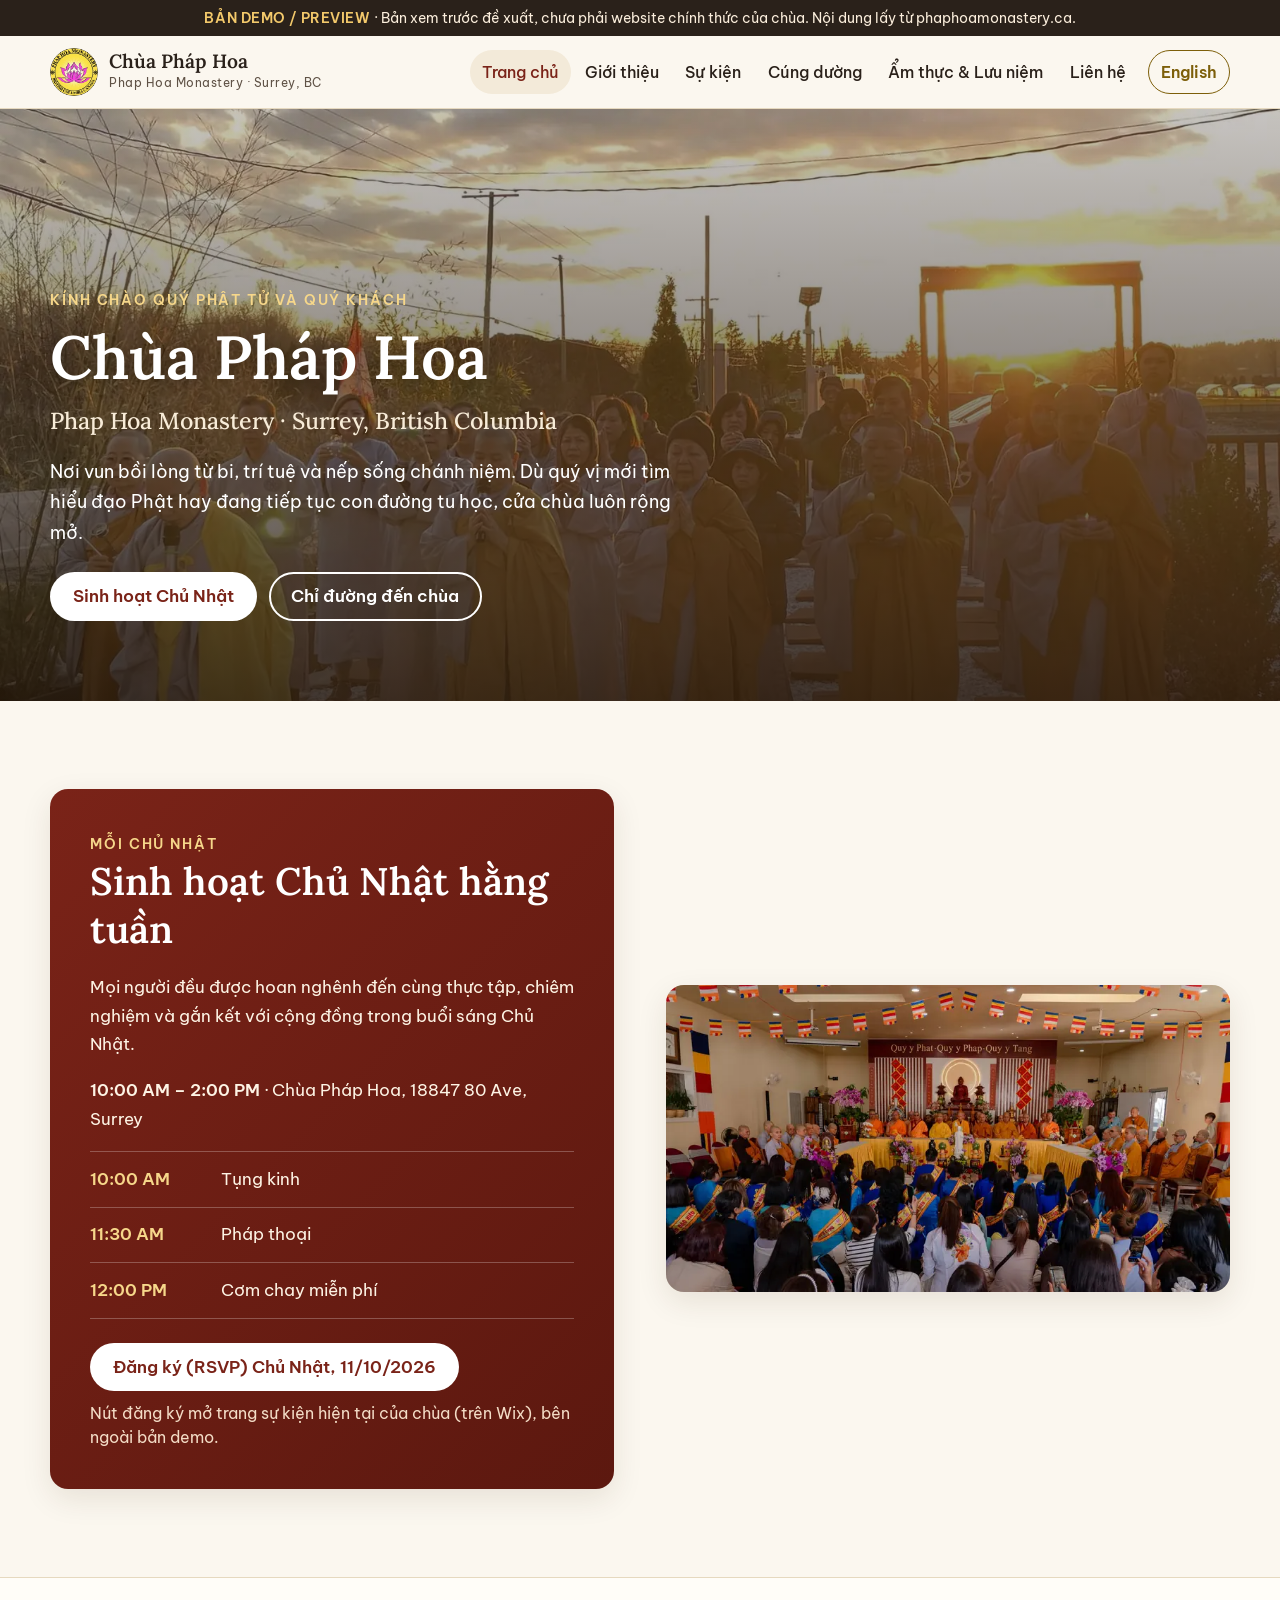
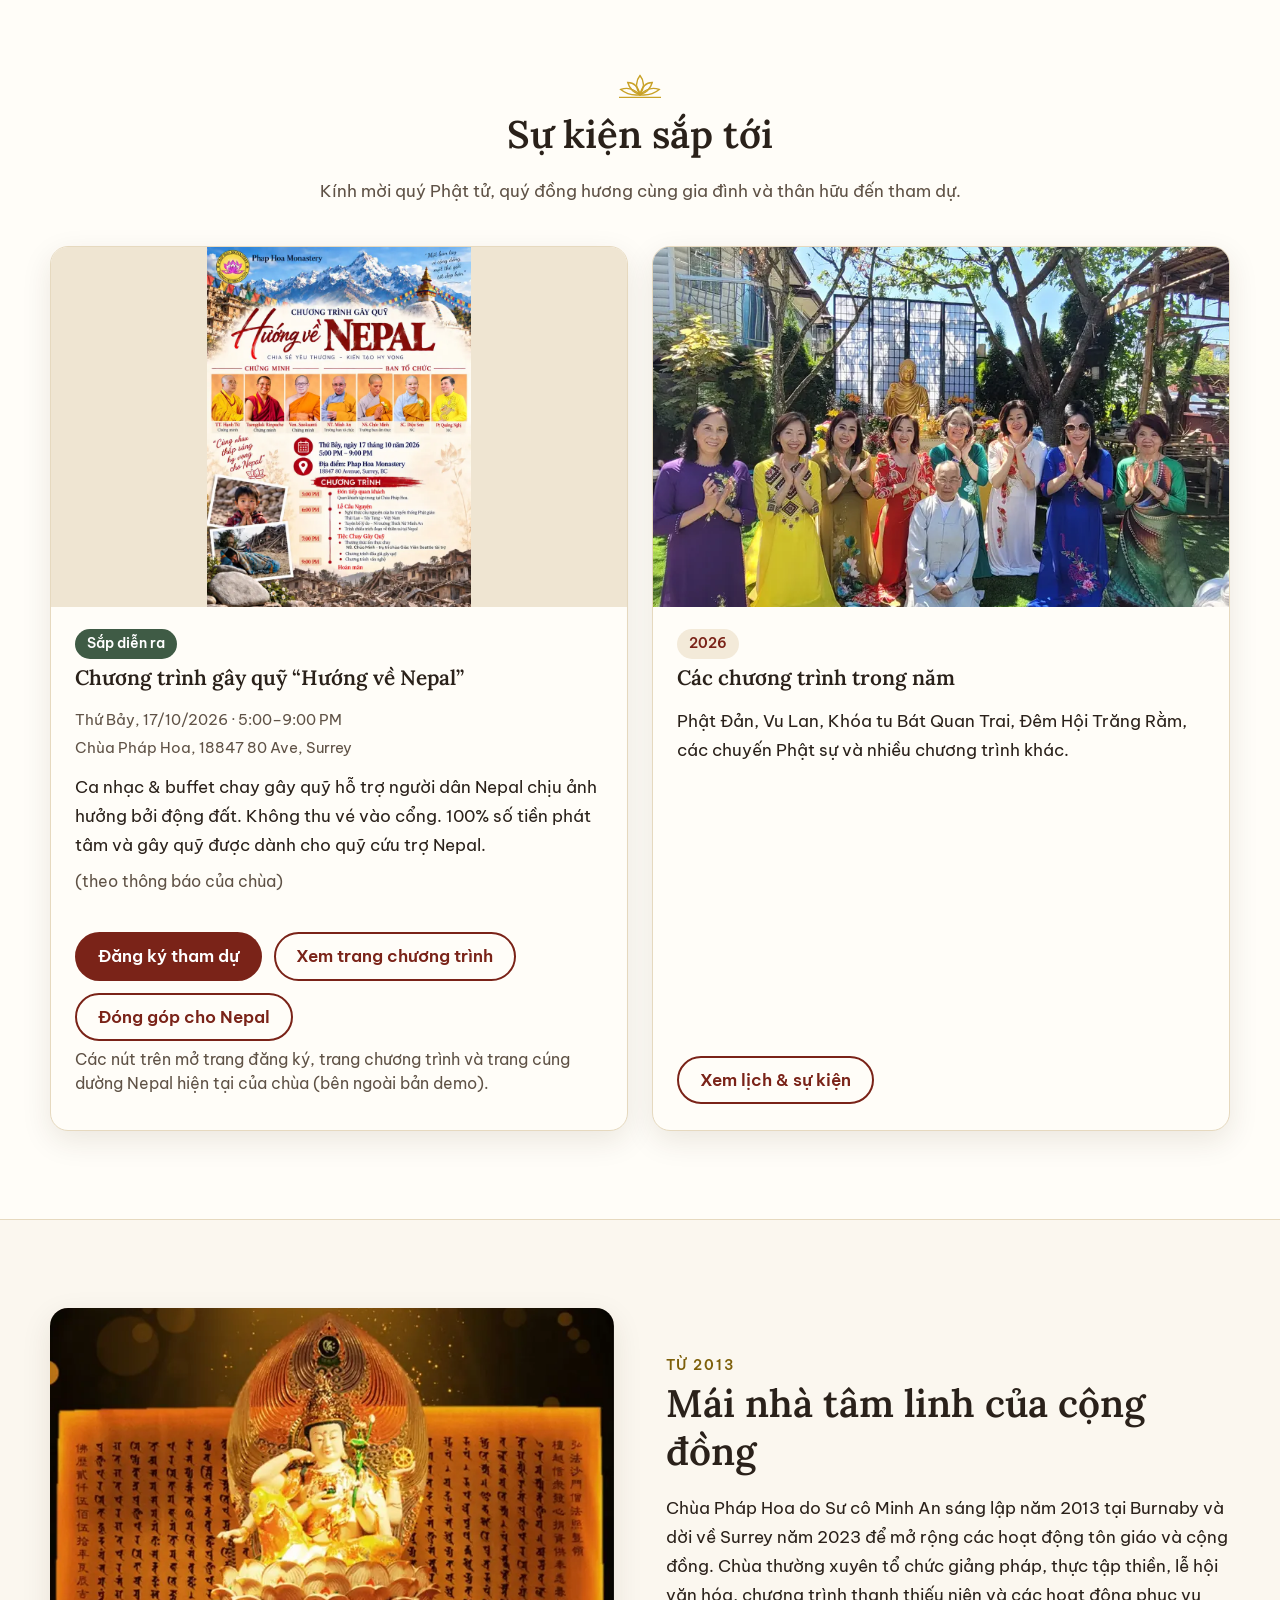
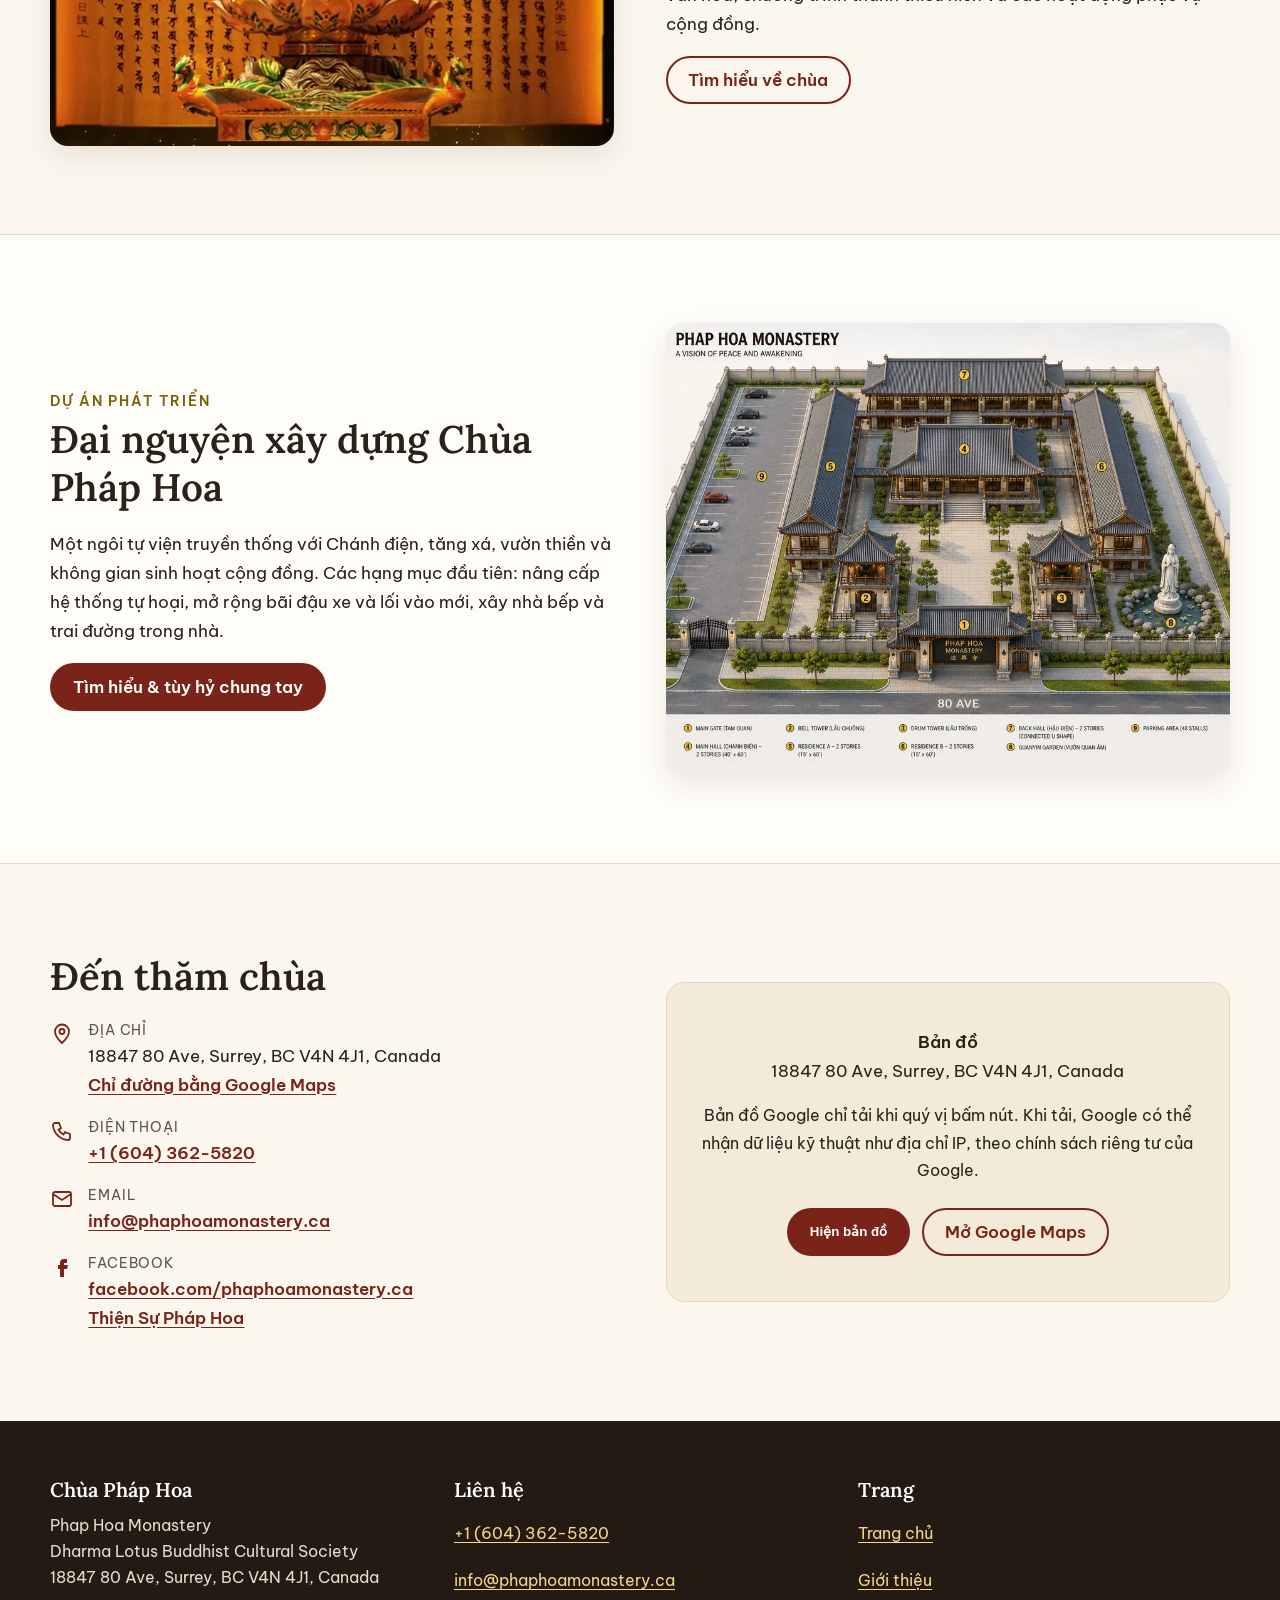
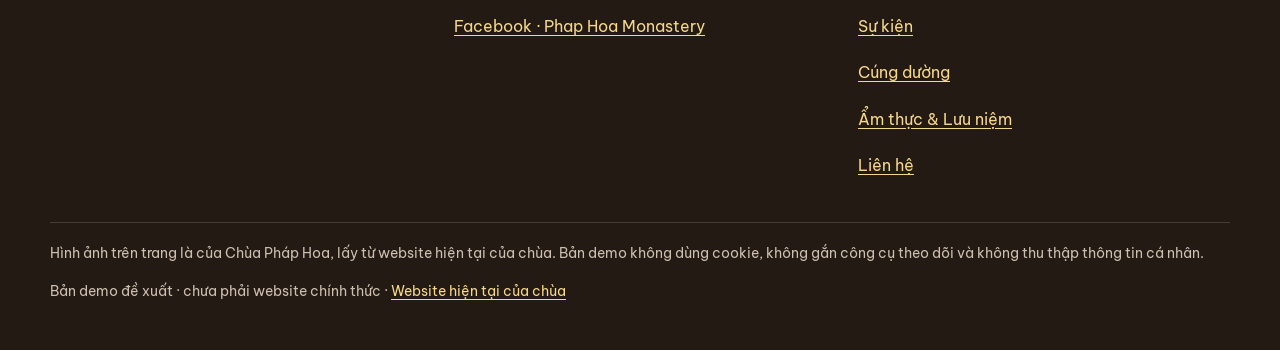
==== index.html @ d254b041 "Demo Chùa Pháp Hoa 2026-10-08 11:16 PDT" ====
<!doctype html>
<html lang="vi" class="no-js">
<head>
<meta charset="utf-8">
<meta name="viewport" content="width=device-width, initial-scale=1">
<meta name="robots" content="noindex, nofollow, noarchive">
<title>Chùa Pháp Hoa · Phap Hoa Monastery – Surrey, BC (bản demo)</title>
<meta name="description" content="Chùa Pháp Hoa (Phap Hoa Monastery) tại Surrey, BC: sinh hoạt Chủ Nhật, sự kiện, cúng dường và liên hệ.">
<meta property="og:type" content="website">
<meta property="og:title" content="Chùa Pháp Hoa · Phap Hoa Monastery – Surrey, BC (bản demo)">
<meta property="og:description" content="Chùa Pháp Hoa (Phap Hoa Monastery) tại Surrey, BC: sinh hoạt Chủ Nhật, sự kiện, cúng dường và liên hệ.">
<meta property="og:image" content="https://bepnhobencha-rgb.github.io/phap-hoa-demo/assets/img/og-image.jpg">
<meta property="og:image:width" content="1200"><meta property="og:image:height" content="630">
<meta property="og:locale" content="vi_VN">
<link rel="canonical" href="https://bepnhobencha-rgb.github.io/phap-hoa-demo/">
<link rel="alternate" hreflang="vi" href="https://bepnhobencha-rgb.github.io/phap-hoa-demo/">
<link rel="alternate" hreflang="en" href="https://bepnhobencha-rgb.github.io/phap-hoa-demo/en/">
<meta property="og:url" content="https://bepnhobencha-rgb.github.io/phap-hoa-demo/">
<meta name="theme-color" content="#7a2318">
<link rel="icon" href="assets/img/favicon-32.png" sizes="32x32">
<link rel="apple-touch-icon" href="assets/img/apple-touch-icon.png">
<link rel="preload" href="assets/fonts/BeVietnamPro-400-vietnamese.woff2" as="font" type="font/woff2" crossorigin>
<link rel="preload" href="assets/fonts/Lora-500-vietnamese.woff2" as="font" type="font/woff2" crossorigin>

<link rel="stylesheet" href="assets/fonts/fonts.css">
<link rel="stylesheet" href="assets/css/style.css">
<script src="assets/js/main.js" defer></script>
</head>
<body>
<a class="skip" href="#main">Bỏ qua, đến nội dung chính</a>
<div class="demo-bar" role="note"><strong>BẢN DEMO / PREVIEW</strong> · Bản xem trước đề xuất, chưa phải website chính thức của chùa. Nội dung lấy từ phaphoamonastery.ca.</div>
<header class="site-header">
 <div class="wrap head-in">
  <a class="brand" href="./">
   <img src="assets/img/logo-160.webp" width="48" height="48" alt="">
   <span><span class="brand-name">Chùa Pháp Hoa</span><span class="brand-sub">Phap Hoa Monastery · Surrey, BC</span></span>
  </a>
  <button class="menu-btn" type="button" aria-expanded="false" aria-controls="site-nav"><svg width="22" height="22" viewBox="0 0 24 24" fill="none" stroke="currentColor" stroke-width="2" aria-hidden="true"><path d="M4 7h16M4 12h16M4 17h16"/></svg><span>Menu</span></button>
  <nav id="site-nav" class="nav" aria-label="Điều hướng chính">
   <ul><li><a href="./" aria-current="page">Trang chủ</a></li><li><a href="gioi-thieu/">Giới thiệu</a></li><li><a href="su-kien/">Sự kiện</a></li><li><a href="cung-duong/">Cúng dường</a></li><li><a href="am-thuc-luu-niem/">Ẩm thực & Lưu niệm</a></li><li><a href="lien-he/">Liên hệ</a></li></ul>
   <a class="lang" href="en/" hreflang="en" lang="en">English</a>
  </nav>
 </div>
</header>
<main id="main">
<section class="hero" aria-labelledby="hero-title" style="padding:0">
 <img src="assets/img/hero-chu-nhat-1600.webp" srcset="assets/img/hero-chu-nhat-800.webp 800w, assets/img/hero-chu-nhat-1600.webp 1600w" sizes="100vw" alt="Chư Tăng Ni và Phật tử Chùa Pháp Hoa trong buổi lễ ngoài trời lúc bình minh" width="1600" height="1200" fetchpriority="high" class="hero-img">
 <div class="wrap hero-in">
  <span class="eyebrow">Kính chào quý Phật tử và quý khách</span>
  <h1 id="hero-title">Chùa Pháp Hoa</h1>
  <p class="sub">Phap Hoa Monastery · Surrey, British Columbia</p>
  <p class="lead">Nơi vun bồi lòng từ bi, trí tuệ và nếp sống chánh niệm. Dù quý vị mới tìm hiểu đạo Phật hay đang tiếp tục con đường tu học, cửa chùa luôn rộng mở.</p>
  <div class="btns">
   <a class="btn btn-light" href="#chu-nhat">Sinh hoạt Chủ Nhật</a>
   <a href="https://www.google.com/maps/search/?api=1&query=18847+80+Ave+Surrey+BC+V4N+4J1" class="btn btn-ghost" target="_blank" rel="noopener noreferrer">Chỉ đường đến chùa<span class="visually-hidden"> (mở tab mới / opens in new tab)</span></a>
  </div>
 </div>
</section><section id="chu-nhat" aria-label="Sinh hoạt Chủ Nhật">
 <div class="wrap split">
  <div class="sunday">
 <span class="eyebrow">Mỗi Chủ Nhật</span>
 <h2>Sinh hoạt Chủ Nhật hằng tuần</h2>
 <p>Mọi người đều được hoan nghênh đến cùng thực tập, chiêm nghiệm và gắn kết với cộng đồng trong buổi sáng Chủ Nhật.</p>
 <p><strong>10:00 AM – 2:00 PM</strong> · Chùa Pháp Hoa, 18847 80 Ave, Surrey</p>
 <ul class="sched"><li><span class="t">10:00 AM</span><span>Tụng kinh</span></li><li><span class="t">11:30 AM</span><span>Pháp thoại</span></li><li><span class="t">12:00 PM</span><span>Cơm chay miễn phí</span></li></ul>
 <div class="btns"><a class="btn btn-light" href="https://www.phaphoamonastery.ca/event-details/weekly-sunday-service-2026-10-11-10-00" target="_blank" rel="noopener noreferrer">Đăng ký (RSVP) Chủ Nhật, 11/10/2026<span class="visually-hidden"> (mở tab mới / opens in new tab)</span></a></div>
 <p class="small-note">Nút đăng ký mở trang sự kiện hiện tại của chùa (trên Wix), bên ngoài bản demo.</p>
</div>
  <figure class="photo"><img src="assets/img/vu-lan-chanh-dien-1400.webp" srcset="assets/img/vu-lan-chanh-dien-800.webp 800w, assets/img/vu-lan-chanh-dien-1400.webp 1400w" sizes="(min-width: 900px) 50vw, 100vw" alt="Chánh điện Chùa Pháp Hoa đông kín Phật tử trong Đại Lễ Vu Lan" width="1400" height="759" loading="lazy" decoding="async"></figure>
 </div>
</section><section class="sec-alt" aria-labelledby="ev-title">
 <div class="wrap">
  <div class="sec-title"><svg class="lotus" viewBox="0 0 64 32" fill="none" stroke="currentColor" stroke-width="1.6" aria-hidden="true"><path d="M32 4c5 6 5 14 0 22-5-8-5-16 0-22z"/><path d="M32 26c-6-2-12-7-14-14 7 0 12 5 14 14zM32 26c6-2 12-7 14-14-7 0-12 5-14 14z"/><path d="M32 26c-8 1-16-1-22-6 8-3 16 0 22 6zM32 26c8 1 16-1 22-6-8-3-16 0-22 6z"/><path d="M8 29h48"/></svg><h2 id="ev-title">Sự kiện sắp tới</h2><p>Kính mời quý Phật tử, quý đồng hương cùng gia đình và thân hữu đến tham dự.</p></div>
  <div class="grid g2">
   <article class="card">
 <div class="thumb poster"><img src="assets/img/poster-nepal-1200.webp" srcset="assets/img/poster-nepal-700.webp 700w, assets/img/poster-nepal-1200.webp 1200w" sizes="(min-width: 900px) 50vw, 100vw" alt="Poster chương trình Hướng về Nepal" loading="lazy" decoding="async"></div>
 <div class="card-body">
  <span class="date-chip tag-up">Sắp diễn ra</span>
  <h3>Chương trình gây quỹ “Hướng về Nepal”</h3>
  <div class="meta"><span>Thứ Bảy, 17/10/2026 · 5:00–9:00 PM</span><span>Chùa Pháp Hoa, 18847 80 Ave, Surrey</span></div>
  <p>Ca nhạc &amp; buffet chay gây quỹ hỗ trợ người dân Nepal chịu ảnh hưởng bởi động đất. Không thu vé vào cổng. 100% số tiền phát tâm và gây quỹ được dành cho quỹ cứu trợ Nepal. <span class="small-note">(theo thông báo của chùa)</span></p>
  <div class="btns">
   <a href="https://www.phaphoamonastery.ca/event-details/chuong-trinh-gay-quy-huong-ve-nepal/form" class="btn btn-primary" target="_blank" rel="noopener noreferrer">Đăng ký tham dự<span class="visually-hidden"> (mở tab mới / opens in new tab)</span></a>
   <a href="https://www.phaphoamonastery.ca/huong-ve-nepal" class="btn btn-ghost" target="_blank" rel="noopener noreferrer">Xem trang chương trình<span class="visually-hidden"> (mở tab mới / opens in new tab)</span></a>
   <a href="https://www.phaphoamonastery.ca/cung-duong-nepal" class="btn btn-ghost" target="_blank" rel="noopener noreferrer">Đóng góp cho Nepal<span class="visually-hidden"> (mở tab mới / opens in new tab)</span></a>
  </div>
  <p class="small-note">Các nút trên mở trang đăng ký, trang chương trình và trang cúng dường Nepal hiện tại của chùa (bên ngoài bản demo).</p>
 </div>
</article>
   <article class="card">
    <div class="thumb"><img src="assets/img/phat-dan-800.webp" srcset="assets/img/phat-dan-800.webp 800w" sizes="(min-width: 900px) 50vw, 100vw" alt="Phật tử mừng Lễ Phật Đản tại vườn chùa" loading="lazy" decoding="async"></div>
    <div class="card-body">
     <span class="date-chip">2026</span>
     <h3>Các chương trình trong năm</h3>
     <p>Phật Đản, Vu Lan, Khóa tu Bát Quan Trai, Đêm Hội Trăng Rằm, các chuyến Phật sự và nhiều chương trình khác.</p>
     <a class="btn btn-ghost" href="su-kien/">Xem lịch &amp; sự kiện</a>
    </div>
   </article>
  </div>
 </div>
</section><section aria-labelledby="ab-title">
 <div class="wrap split rev">
  <div>
   <span class="eyebrow">Từ 2013</span>
   <h2 id="ab-title">Mái nhà tâm linh của cộng đồng</h2>
   <p>Chùa Pháp Hoa do Sư cô Minh An sáng lập năm 2013 tại Burnaby và dời về Surrey năm 2023 để mở rộng các hoạt động tôn giáo và cộng đồng. Chùa thường xuyên tổ chức giảng pháp, thực tập thiền, lễ hội văn hóa, chương trình thanh thiếu niên và các hoạt động phục vụ cộng đồng.</p>
   <a class="btn btn-ghost" href="gioi-thieu/">Tìm hiểu về chùa</a>
  </div>
  <figure class="photo"><img src="assets/img/quan-am-1160.webp" srcset="assets/img/quan-am-800.webp 800w, assets/img/quan-am-1160.webp 1160w" sizes="(min-width: 900px) 50vw, 100vw" alt="Tôn tượng Đức Bồ Tát Quán Thế Âm tại Chùa Pháp Hoa" width="1160" height="901" loading="lazy" decoding="async"></figure>
 </div>
</section><section class="sec-alt" aria-labelledby="mp-title">
 <div class="wrap split">
  <div>
   <span class="eyebrow">Dự án phát triển</span>
   <h2 id="mp-title">Đại nguyện xây dựng Chùa Pháp Hoa</h2>
   <p>Một ngôi tự viện truyền thống với Chánh điện, tăng xá, vườn thiền và không gian sinh hoạt cộng đồng. Các hạng mục đầu tiên: nâng cấp hệ thống tự hoại, mở rộng bãi đậu xe và lối vào mới, xây nhà bếp và trai đường trong nhà.</p>
   <a class="btn btn-primary" href="cung-duong/">Tìm hiểu &amp; tùy hỷ chung tay</a>
  </div>
  <figure class="photo"><img src="assets/img/master-plan-1402.webp" srcset="assets/img/master-plan-900.webp 900w, assets/img/master-plan-1402.webp 1402w" sizes="(min-width: 900px) 50vw, 100vw" alt="Phối cảnh quy hoạch tổng thể Chùa Pháp Hoa" width="1402" height="1122" loading="lazy" decoding="async"></figure>
 </div>
</section><section aria-labelledby="ct-title">
 <div class="wrap split">
  <div>
   <h2 id="ct-title">Đến thăm chùa</h2>
   <ul class="info">
 <li><svg viewBox="0 0 24 24" fill="none" stroke="currentColor" stroke-width="1.8" aria-hidden="true"><path d="M12 21s-7-6.2-7-11.5A7 7 0 0 1 19 9.5C19 14.8 12 21 12 21z"/><circle cx="12" cy="9.5" r="2.5"/></svg><span><span class="lbl">Địa chỉ</span>18847 80 Ave, Surrey, BC V4N 4J1, Canada<br><a href="https://www.google.com/maps/search/?api=1&query=18847+80+Ave+Surrey+BC+V4N+4J1" target="_blank" rel="noopener noreferrer">Chỉ đường bằng Google Maps<span class="visually-hidden"> (mở tab mới / opens in new tab)</span></a></span></li>
 <li><svg viewBox="0 0 24 24" fill="none" stroke="currentColor" stroke-width="1.8" aria-hidden="true"><path d="M5 4h4l2 5-2.5 1.5a11 11 0 0 0 5 5L15 13l5 2v4a2 2 0 0 1-2 2A16 16 0 0 1 3 6a2 2 0 0 1 2-2z"/></svg><span><span class="lbl">Điện thoại</span><a href="tel:+16043625820">+1 (604) 362-5820</a></span></li>
 <li><svg viewBox="0 0 24 24" fill="none" stroke="currentColor" stroke-width="1.8" aria-hidden="true"><rect x="3" y="5" width="18" height="14" rx="2"/><path d="m3 7 9 6 9-6"/></svg><span><span class="lbl">Email</span><a href="mailto:info@phaphoamonastery.ca">info@phaphoamonastery.ca</a></span></li>
 <li><svg viewBox="0 0 24 24" fill="currentColor" aria-hidden="true"><path d="M14 8h3V4h-3a4 4 0 0 0-4 4v2H8v4h2v8h4v-8h3l1-4h-4V8z"/></svg><span><span class="lbl">Facebook</span><a href="https://www.facebook.com/phaphoamonastery.ca" target="_blank" rel="noopener noreferrer">facebook.com/phaphoamonastery.ca<span class="visually-hidden"> (mở tab mới / opens in new tab)</span></a><br><a href="https://www.facebook.com/thiensuphaphoa" target="_blank" rel="noopener noreferrer">Thiện Sự Pháp Hoa<span class="visually-hidden"> (mở tab mới / opens in new tab)</span></a></span></li>
</ul>
  </div>
  <div class="map"><div><p><strong>Bản đồ</strong><br>18847 80 Ave, Surrey, BC V4N 4J1, Canada</p><p style="font-size:1rem">Bản đồ Google chỉ tải khi quý vị bấm nút. Khi tải, Google có thể nhận dữ liệu kỹ thuật như địa chỉ IP, theo chính sách riêng tư của Google.</p>
 <div class="btns" style="justify-content:center"><button type="button" class="btn btn-primary" data-map-load="https://www.google.com/maps?q=18847+80+Ave,+Surrey,+BC+V4N+4J1&output=embed" data-map-title="Bản đồ Google: Chùa Pháp Hoa">Hiện bản đồ</button><a href="https://www.google.com/maps/search/?api=1&query=18847+80+Ave+Surrey+BC+V4N+4J1" class="btn btn-ghost" target="_blank" rel="noopener noreferrer">Mở Google Maps<span class="visually-hidden"> (mở tab mới / opens in new tab)</span></a></div></div></div>
 </div>
</section>
</main>
<footer class="site-footer">
 <div class="wrap">
  <div class="foot-grid">
   <div>
    <h2>Chùa Pháp Hoa</h2>
    <p>Phap Hoa Monastery<br>Dharma Lotus Buddhist Cultural Society<br>18847 80 Ave, Surrey, BC V4N 4J1, Canada</p>
   </div>
   <div>
    <h2>Liên hệ</h2>
    <ul>
     <li><a href="tel:+16043625820">+1 (604) 362-5820</a></li>
     <li><a href="mailto:info@phaphoamonastery.ca">info@phaphoamonastery.ca</a></li>
     <li><a href="https://www.facebook.com/phaphoamonastery.ca" target="_blank" rel="noopener noreferrer">Facebook · Phap Hoa Monastery<span class="visually-hidden"> (mở tab mới / opens in new tab)</span></a></li>
    </ul>
   </div>
   <div>
    <h2>Trang</h2>
    <ul><li><a href="./">Trang chủ</a></li><li><a href="gioi-thieu/">Giới thiệu</a></li><li><a href="su-kien/">Sự kiện</a></li><li><a href="cung-duong/">Cúng dường</a></li><li><a href="am-thuc-luu-niem/">Ẩm thực & Lưu niệm</a></li><li><a href="lien-he/">Liên hệ</a></li></ul>
   </div>
  </div>
  <div class="foot-bottom">
   <p>Hình ảnh trên trang là của Chùa Pháp Hoa, lấy từ website hiện tại của chùa. Bản demo không dùng cookie, không gắn công cụ theo dõi và không thu thập thông tin cá nhân.</p>
   <p>Bản demo đề xuất · chưa phải website chính thức · <a href="https://www.phaphoamonastery.ca/" target="_blank" rel="noopener noreferrer">Website hiện tại của chùa<span class="visually-hidden"> (mở tab mới / opens in new tab)</span></a></p>
  </div>
 </div>
</footer>
</body>
</html>
---- assets/fonts/fonts.css ----
@font-face {
  font-family: 'Be Vietnam Pro';
  font-style: normal;
  font-weight: 400;
  font-display: swap;
  src: url(./BeVietnamPro-400-vietnamese.woff2) format('woff2');
  unicode-range: U+0102-0103, U+0110-0111, U+0128-0129, U+0168-0169, U+01A0-01A1, U+01AF-01B0, U+0300-0301, U+0303-0304, U+0308-0309, U+0323, U+0329, U+1EA0-1EF9, U+20AB;
}
@font-face {
  font-family: 'Be Vietnam Pro';
  font-style: normal;
  font-weight: 400;
  font-display: swap;
  src: url(./BeVietnamPro-400-latin-ext.woff2) format('woff2');
  unicode-range: U+0100-02BA, U+02BD-02C5, U+02C7-02CC, U+02CE-02D7, U+02DD-02FF, U+0304, U+0308, U+0329, U+1D00-1DBF, U+1E00-1E9F, U+1EF2-1EFF, U+2020, U+20A0-20AB, U+20AD-20C4, U+2113, U+2C60-2C7F, U+A720-A7FF;
}
@font-face {
  font-family: 'Be Vietnam Pro';
  font-style: normal;
  font-weight: 400;
  font-display: swap;
  src: url(./BeVietnamPro-400-latin.woff2) format('woff2');
  unicode-range: U+0000-00FF, U+0131, U+0152-0153, U+02BB-02BC, U+02C6, U+02DA, U+02DC, U+0304, U+0308, U+0329, U+2000-206F, U+20AC, U+2122, U+2191, U+2193, U+2212, U+2215, U+FEFF, U+FFFD;
}
@font-face {
  font-family: 'Be Vietnam Pro';
  font-style: normal;
  font-weight: 500;
  font-display: swap;
  src: url(./BeVietnamPro-500-vietnamese.woff2) format('woff2');
  unicode-range: U+0102-0103, U+0110-0111, U+0128-0129, U+0168-0169, U+01A0-01A1, U+01AF-01B0, U+0300-0301, U+0303-0304, U+0308-0309, U+0323, U+0329, U+1EA0-1EF9, U+20AB;
}
@font-face {
  font-family: 'Be Vietnam Pro';
  font-style: normal;
  font-weight: 500;
  font-display: swap;
  src: url(./BeVietnamPro-500-latin-ext.woff2) format('woff2');
  unicode-range: U+0100-02BA, U+02BD-02C5, U+02C7-02CC, U+02CE-02D7, U+02DD-02FF, U+0304, U+0308, U+0329, U+1D00-1DBF, U+1E00-1E9F, U+1EF2-1EFF, U+2020, U+20A0-20AB, U+20AD-20C4, U+2113, U+2C60-2C7F, U+A720-A7FF;
}
@font-face {
  font-family: 'Be Vietnam Pro';
  font-style: normal;
  font-weight: 500;
  font-display: swap;
  src: url(./BeVietnamPro-500-latin.woff2) format('woff2');
  unicode-range: U+0000-00FF, U+0131, U+0152-0153, U+02BB-02BC, U+02C6, U+02DA, U+02DC, U+0304, U+0308, U+0329, U+2000-206F, U+20AC, U+2122, U+2191, U+2193, U+2212, U+2215, U+FEFF, U+FFFD;
}
@font-face {
  font-family: 'Be Vietnam Pro';
  font-style: normal;
  font-weight: 600;
  font-display: swap;
  src: url(./BeVietnamPro-600-vietnamese.woff2) format('woff2');
  unicode-range: U+0102-0103, U+0110-0111, U+0128-0129, U+0168-0169, U+01A0-01A1, U+01AF-01B0, U+0300-0301, U+0303-0304, U+0308-0309, U+0323, U+0329, U+1EA0-1EF9, U+20AB;
}
@font-face {
  font-family: 'Be Vietnam Pro';
  font-style: normal;
  font-weight: 600;
  font-display: swap;
  src: url(./BeVietnamPro-600-latin-ext.woff2) format('woff2');
  unicode-range: U+0100-02BA, U+02BD-02C5, U+02C7-02CC, U+02CE-02D7, U+02DD-02FF, U+0304, U+0308, U+0329, U+1D00-1DBF, U+1E00-1E9F, U+1EF2-1EFF, U+2020, U+20A0-20AB, U+20AD-20C4, U+2113, U+2C60-2C7F, U+A720-A7FF;
}
@font-face {
  font-family: 'Be Vietnam Pro';
  font-style: normal;
  font-weight: 600;
  font-display: swap;
  src: url(./BeVietnamPro-600-latin.woff2) format('woff2');
  unicode-range: U+0000-00FF, U+0131, U+0152-0153, U+02BB-02BC, U+02C6, U+02DA, U+02DC, U+0304, U+0308, U+0329, U+2000-206F, U+20AC, U+2122, U+2191, U+2193, U+2212, U+2215, U+FEFF, U+FFFD;
}
@font-face {
  font-family: 'Lora';
  font-style: normal;
  font-weight: 500;
  font-display: swap;
  src: url(./Lora-500-vietnamese.woff2) format('woff2');
  unicode-range: U+0102-0103, U+0110-0111, U+0128-0129, U+0168-0169, U+01A0-01A1, U+01AF-01B0, U+0300-0301, U+0303-0304, U+0308-0309, U+0323, U+0329, U+1EA0-1EF9, U+20AB;
}
@font-face {
  font-family: 'Lora';
  font-style: normal;
  font-weight: 500;
  font-display: swap;
  src: url(./Lora-500-latin-ext.woff2) format('woff2');
  unicode-range: U+0100-02BA, U+02BD-02C5, U+02C7-02CC, U+02CE-02D7, U+02DD-02FF, U+0304, U+0308, U+0329, U+1D00-1DBF, U+1E00-1E9F, U+1EF2-1EFF, U+2020, U+20A0-20AB, U+20AD-20C4, U+2113, U+2C60-2C7F, U+A720-A7FF;
}
@font-face {
  font-family: 'Lora';
  font-style: normal;
  font-weight: 500;
  font-display: swap;
  src: url(./Lora-500-latin.woff2) format('woff2');
  unicode-range: U+0000-00FF, U+0131, U+0152-0153, U+02BB-02BC, U+02C6, U+02DA, U+02DC, U+0304, U+0308, U+0329, U+2000-206F, U+20AC, U+2122, U+2191, U+2193, U+2212, U+2215, U+FEFF, U+FFFD;
}
@font-face {
  font-family: 'Lora';
  font-style: normal;
  font-weight: 600;
  font-display: swap;
  src: url(./Lora-500-vietnamese.woff2) format('woff2');
  unicode-range: U+0102-0103, U+0110-0111, U+0128-0129, U+0168-0169, U+01A0-01A1, U+01AF-01B0, U+0300-0301, U+0303-0304, U+0308-0309, U+0323, U+0329, U+1EA0-1EF9, U+20AB;
}
@font-face {
  font-family: 'Lora';
  font-style: normal;
  font-weight: 600;
  font-display: swap;
  src: url(./Lora-500-latin-ext.woff2) format('woff2');
  unicode-range: U+0100-02BA, U+02BD-02C5, U+02C7-02CC, U+02CE-02D7, U+02DD-02FF, U+0304, U+0308, U+0329, U+1D00-1DBF, U+1E00-1E9F, U+1EF2-1EFF, U+2020, U+20A0-20AB, U+20AD-20C4, U+2113, U+2C60-2C7F, U+A720-A7FF;
}
@font-face {
  font-family: 'Lora';
  font-style: normal;
  font-weight: 600;
  font-display: swap;
  src: url(./Lora-500-latin.woff2) format('woff2');
  unicode-range: U+0000-00FF, U+0131, U+0152-0153, U+02BB-02BC, U+02C6, U+02DA, U+02DC, U+0304, U+0308, U+0329, U+2000-206F, U+20AC, U+2122, U+2191, U+2193, U+2212, U+2215, U+FEFF, U+FFFD;
}
---- assets/css/style.css ----
:root{
  --ivory:#fbf7ef; --paper:#fffdf8; --sand:#f3ead9; --line:#e6d9bf;
  --ink:#2a211a; --muted:#5f5246; --gold:#c9a227; --gold-d:#7d5f0a;
  --maroon:#7a2318; --maroon-d:#5c180f; --saffron:#d9822b; --green:#3f5b45;
  --radius:18px; --shadow:0 10px 30px rgba(60,40,10,.10);
  --serif:"Lora",Georgia,"Times New Roman",serif;
  --sans:"Be Vietnam Pro",system-ui,-apple-system,"Segoe UI",Roboto,Arial,sans-serif;
  --wrap:1180px;
}
*,*::before,*::after{box-sizing:border-box}
html{-webkit-text-size-adjust:100%;scroll-behavior:smooth}
@media (prefers-reduced-motion:reduce){html{scroll-behavior:auto}*{transition:none!important;animation:none!important}}
body{margin:0;font-family:var(--sans);font-size:1.0625rem;line-height:1.7;color:var(--ink);background:var(--ivory);overflow-x:hidden}
img{max-width:100%;height:auto;display:block}
a{color:var(--maroon);text-underline-offset:3px}
a:hover{color:var(--maroon-d)}
:focus-visible{outline:3px solid var(--saffron);outline-offset:3px;border-radius:6px}
h1,h2,h3{font-family:var(--serif);font-weight:600;line-height:1.25;color:var(--ink);margin:0 0 .5em}
h1{font-size:clamp(2.2rem,6vw,3.8rem)}
h2{font-size:clamp(1.7rem,3.6vw,2.4rem)}
h3{font-size:1.3rem}
p{margin:0 0 1em}
.wrap{width:min(100% - 2.5rem,var(--wrap));margin-inline:auto}
.skip{position:absolute;left:-999px;top:0;background:var(--maroon);color:#fff;padding:.75rem 1rem;z-index:100}
.skip:focus{left:1rem;top:1rem;color:#fff}
.visually-hidden{position:absolute!important;width:1px;height:1px;overflow:hidden;clip:rect(0 0 0 0);white-space:nowrap}

/* demo banner */
.demo-bar{background:#2a211a;color:#fbeedc;font-size:.875rem;line-height:1.45;text-align:center;padding:.5rem 1rem}
.demo-bar strong{color:#f3c96b;letter-spacing:.04em}

/* header */
.site-header{position:sticky;top:0;z-index:50;background:rgba(251,247,239,.96);backdrop-filter:saturate(1.2) blur(8px);-webkit-backdrop-filter:saturate(1.2) blur(8px);border-bottom:1px solid var(--line)}
.head-in{display:flex;align-items:center;justify-content:space-between;gap:1rem;min-height:72px}
.brand{display:flex;align-items:center;gap:.7rem;text-decoration:none;color:var(--ink);min-height:48px}
.brand img{width:48px;height:48px;border-radius:50%}
.brand-name{font-family:var(--serif);font-weight:600;font-size:1.2rem;line-height:1.1;display:block}
.brand-sub{font-size:.78rem;color:var(--muted);letter-spacing:.04em;display:block}
.nav{display:flex;align-items:center;gap:.25rem}
.nav ul{display:flex;list-style:none;margin:0;padding:0;gap:.15rem}
.nav a{display:flex;align-items:center;min-height:44px;padding:.4rem .75rem;border-radius:999px;text-decoration:none;color:var(--ink);font-weight:500;font-size:.98rem;white-space:nowrap}
.nav a:hover{background:var(--sand)}
.nav a[aria-current="page"]{color:var(--maroon);background:var(--sand)}
.lang{margin-left:.4rem;border:1.5px solid var(--gold-d)!important;color:var(--gold-d)!important;font-weight:600!important}
.lang:hover{background:var(--gold-d)!important;color:#fff!important}
.menu-btn{display:none;align-items:center;gap:.5rem;min-height:48px;min-width:48px;padding:.5rem .9rem;border:1.5px solid var(--line);background:var(--paper);border-radius:999px;font:inherit;font-weight:600;color:var(--ink);cursor:pointer}
.menu-btn svg{width:22px;height:22px}
@media (max-width:1020px){
  .menu-btn{display:inline-flex}
  .nav{position:absolute;left:0;right:0;top:100%;background:var(--ivory);border-bottom:1px solid var(--line);box-shadow:var(--shadow);flex-direction:column;align-items:stretch;padding:.5rem 1.25rem 1.25rem;display:none}
  .nav.open{display:flex}
  .nav ul{flex-direction:column}
  .nav a{font-size:1.08rem;padding:.6rem .9rem;border-radius:12px}
  .lang{margin:.5rem 0 0;justify-content:center}
  .no-js .nav{display:flex;position:static;box-shadow:none;border:0;padding:0 0 1rem}
}

/* hero */
.hero{position:relative;color:#fff;isolation:isolate;overflow:hidden}
.hero picture,.hero img.hero-img{position:absolute;inset:0;width:100%;height:100%}
.hero img.hero-img{object-fit:cover;object-position:50% 40%}
.hero::after{content:"";position:absolute;inset:0;background:linear-gradient(180deg,rgba(30,18,8,.25) 0%,rgba(30,18,8,.55) 55%,rgba(30,18,8,.82) 100%);z-index:0}
.hero-in{position:relative;z-index:1;padding:clamp(6rem,18vw,11rem) 0 clamp(3rem,8vw,5rem)}
.eyebrow{display:inline-block;font-size:.85rem;letter-spacing:.14em;text-transform:uppercase;font-weight:600;color:var(--gold-d)}
.hero .eyebrow{color:#f6d78a}
.hero h1{color:#fff;margin:.3rem 0 .4rem;text-shadow:0 2px 18px rgba(0,0,0,.35)}
.hero .sub{font-family:var(--serif);font-size:clamp(1.1rem,2.6vw,1.45rem);color:#f8ecd8;margin-bottom:1rem}
.hero p.lead{max-width:40rem;font-size:1.12rem;color:#fff}
.btns{display:flex;flex-wrap:wrap;gap:.75rem;margin-top:1.5rem}
.btn{display:inline-flex;align-items:center;justify-content:center;gap:.5rem;min-height:48px;padding:.75rem 1.3rem;border-radius:999px;font-weight:600;text-decoration:none;border:2px solid transparent;line-height:1.2;text-align:center}
.btn-primary{background:var(--maroon);color:#fff}
.btn-primary:hover{background:var(--maroon-d);color:#fff}
.btn-light{background:#fff;color:var(--maroon)}
.btn-light:hover{background:var(--sand);color:var(--maroon-d)}
.btn-ghost{border-color:currentColor;color:var(--maroon);background:transparent}
.btn-ghost:hover{background:var(--maroon);color:#fff;border-color:var(--maroon)}
.hero .btn-ghost{color:#fff}
.hero .btn-ghost:hover{background:#fff;color:var(--maroon);border-color:#fff}

/* page header */
.page-head{background:var(--sand) url("../img/van-may-600.webp") repeat;background-size:420px;border-bottom:1px solid var(--line);padding:clamp(2.5rem,7vw,4.5rem) 0 clamp(2rem,5vw,3rem);text-align:center}
.page-head p{max-width:44rem;margin:0 auto;color:var(--muted);font-size:1.1rem}

/* sections */
section{padding:clamp(3rem,7vw,5.5rem) 0}
.sec-alt{background:var(--paper);border-block:1px solid var(--line)}
.sec-title{text-align:center;max-width:46rem;margin:0 auto 2.5rem}
.sec-title p{color:var(--muted)}
.lotus{display:block;width:56px;height:28px;margin:.4rem auto .6rem;color:var(--gold)}
.grid{display:grid;gap:1.5rem}
.g2{grid-template-columns:repeat(auto-fit,minmax(min(100%,420px),1fr))}
.g3{grid-template-columns:repeat(auto-fill,minmax(min(100%,300px),1fr))}
.split{display:grid;gap:clamp(1.5rem,4vw,3.5rem);align-items:center;grid-template-columns:1fr}
@media (min-width:900px){.split{grid-template-columns:1fr 1fr}.split.rev>:first-child{order:2}}
.card{background:var(--paper);border:1px solid var(--line);border-radius:var(--radius);box-shadow:var(--shadow);overflow:hidden;display:flex;flex-direction:column}
.card-body{padding:1.4rem 1.5rem 1.6rem;display:flex;flex-direction:column;gap:.35rem;flex:1}
.card-body .btn{margin-top:auto;align-self:flex-start}
.card-body p{margin:0 0 .6rem}
.card .thumb{aspect-ratio:16/10;background:#efe5d2;overflow:hidden}
.card .thumb img{width:100%;height:100%;object-fit:cover}
.card .thumb.poster img{object-fit:contain}
.meta{color:var(--muted);font-size:.95rem;display:flex;flex-direction:column;gap:.15rem;margin-bottom:.4rem}
.date-chip{display:inline-block;align-self:flex-start;background:var(--sand);color:var(--maroon);font-weight:600;font-size:.88rem;border-radius:999px;padding:.2rem .75rem}
.tag-up{background:var(--green);color:#fff}
.photo{border-radius:var(--radius);overflow:hidden;box-shadow:var(--shadow);background:#efe5d2}
.photo img{width:100%;height:100%;object-fit:cover}
figure{margin:0}
figcaption{font-size:.9rem;color:var(--muted);padding:.6rem .2rem 0}

/* schedule */
.sched{list-style:none;margin:0;padding:0;border-top:1px solid var(--line)}
.sched li{display:grid;grid-template-columns:7.2rem 1fr;gap:1rem;padding:.8rem 0;border-bottom:1px solid var(--line);align-items:baseline}
.sched .t{font-weight:600;color:var(--maroon);font-variant-numeric:tabular-nums}
.sched .en{display:block;color:var(--muted);font-size:.92rem}
.sunday{background:linear-gradient(135deg,#7a2318,#5c180f);color:#fdf3e4;border-radius:var(--radius);padding:clamp(1.5rem,4vw,2.5rem);box-shadow:var(--shadow)}
.sunday h2,.sunday h3{color:#fff}
.sunday .eyebrow{color:#f6d78a}
.sunday .sched{border-color:rgba(255,255,255,.25)}
.sunday .sched li{border-color:rgba(255,255,255,.25)}
.sunday .sched .t{color:#f6d78a}
.sunday a{color:#fff}
.sunday .btn-light{color:var(--maroon)}

/* info list */
.info{list-style:none;padding:0;margin:0;display:grid;gap:1rem}
.info li{display:flex;gap:.9rem;align-items:flex-start}
.info svg{flex:none;width:24px;height:24px;color:var(--maroon);margin-top:.2rem}
.info a{font-weight:600;word-break:break-word}
.info .lbl{display:block;font-size:.85rem;color:var(--muted);text-transform:uppercase;letter-spacing:.06em}

.note{background:#fff8e6;border:1px dashed #d9b44a;border-radius:12px;padding:.9rem 1.1rem;font-size:1rem;color:#5a4508}
.ph{background:#fff1c7;color:#6b4a00;border-radius:6px;padding:0 .3em;font-weight:600;font-size:.92em;white-space:normal}
.quote{font-family:var(--serif);font-size:1.15rem;font-style:italic;color:var(--muted);border-left:3px solid var(--gold);padding-left:1rem}

/* donate */
.give{display:grid;gap:1.25rem;grid-template-columns:repeat(auto-fit,minmax(min(100%,260px),1fr))}
.give .card-body h3{display:flex;align-items:center;gap:.6rem}
.give svg{width:26px;height:26px;color:var(--maroon)}
.project{display:grid;gap:1.5rem;grid-template-columns:1fr}
.goal{font-weight:600;color:var(--maroon)}
.legend{columns:2 15rem;padding-left:1.2rem;margin:1rem 0 0}
.legend li{break-inside:avoid;margin-bottom:.3rem}

/* calendar */
details.cal{background:var(--paper);border:1px solid var(--line);border-radius:var(--radius);box-shadow:var(--shadow)}
details.cal>summary{cursor:pointer;list-style:none;padding:1.1rem 1.4rem;font-weight:600;font-size:1.1rem;display:flex;justify-content:space-between;align-items:center;gap:1rem;min-height:56px}
details.cal>summary::-webkit-details-marker{display:none}
details.cal>summary::after{content:"+";font-size:1.6rem;color:var(--maroon);line-height:1}
details.cal[open]>summary::after{content:"–"}
.cal-body{padding:0 1.4rem 1.4rem}
.cal-month{margin-top:1.2rem}
.cal-month h3{font-size:1.05rem;color:var(--maroon);font-family:var(--sans);text-transform:uppercase;letter-spacing:.08em;margin-bottom:.3rem}
.cal-month ul{list-style:none;margin:0;padding:0}
.cal-month li{display:grid;grid-template-columns:9.5rem 1fr;gap:.8rem;padding:.45rem 0;border-bottom:1px dashed var(--line)}
.cal-month .d{font-weight:600;color:var(--muted);font-variant-numeric:tabular-nums}
@media (max-width:520px){.cal-month li{grid-template-columns:1fr;gap:.1rem}.sched li{grid-template-columns:6.3rem 1fr;gap:.6rem}}

/* menu */
.menu-list{list-style:none;margin:0;padding:0}
.menu-list li{display:flex;justify-content:space-between;gap:1rem;padding:.6rem 0;border-bottom:1px dashed var(--line)}
.menu-list .en{display:block;color:var(--muted);font-size:.92rem}
.menu-list .p{font-weight:600;color:var(--maroon);white-space:nowrap}

/* map */
.map{border-radius:var(--radius);overflow:hidden;border:1px solid var(--line);background:var(--sand);min-height:320px;display:flex;align-items:center;justify-content:center;text-align:center;padding:1.5rem}
.map iframe{width:100%;height:100%;border:0}
.map.loaded{padding:0;aspect-ratio:4/3;min-height:0}

/* footer */
.site-footer{background:#231a14;color:#e9dccb;padding:3.5rem 0 2rem;font-size:.97rem}
.site-footer a{color:#f6d78a}
.site-footer h2{color:#fff;font-size:1.25rem}
.foot-grid{display:grid;gap:2rem;grid-template-columns:repeat(auto-fit,minmax(min(100%,230px),1fr))}
.site-footer ul{list-style:none;margin:0;padding:0}
.site-footer li{margin:.15rem 0}
.site-footer li a{display:inline-flex;align-items:center;min-height:44px}
.foot-bottom{border-top:1px solid rgba(255,255,255,.15);margin-top:2rem;padding-top:1.2rem;font-size:.88rem;color:#cdbfae}

.small-note{display:block;font-size:1rem;color:var(--muted);margin:.6rem 0 0;line-height:1.5}
.sunday .small-note{color:#f3dcc6}
.card-body .btn+.small-note{margin-top:.6rem}
[id]{scroll-margin-top:96px}
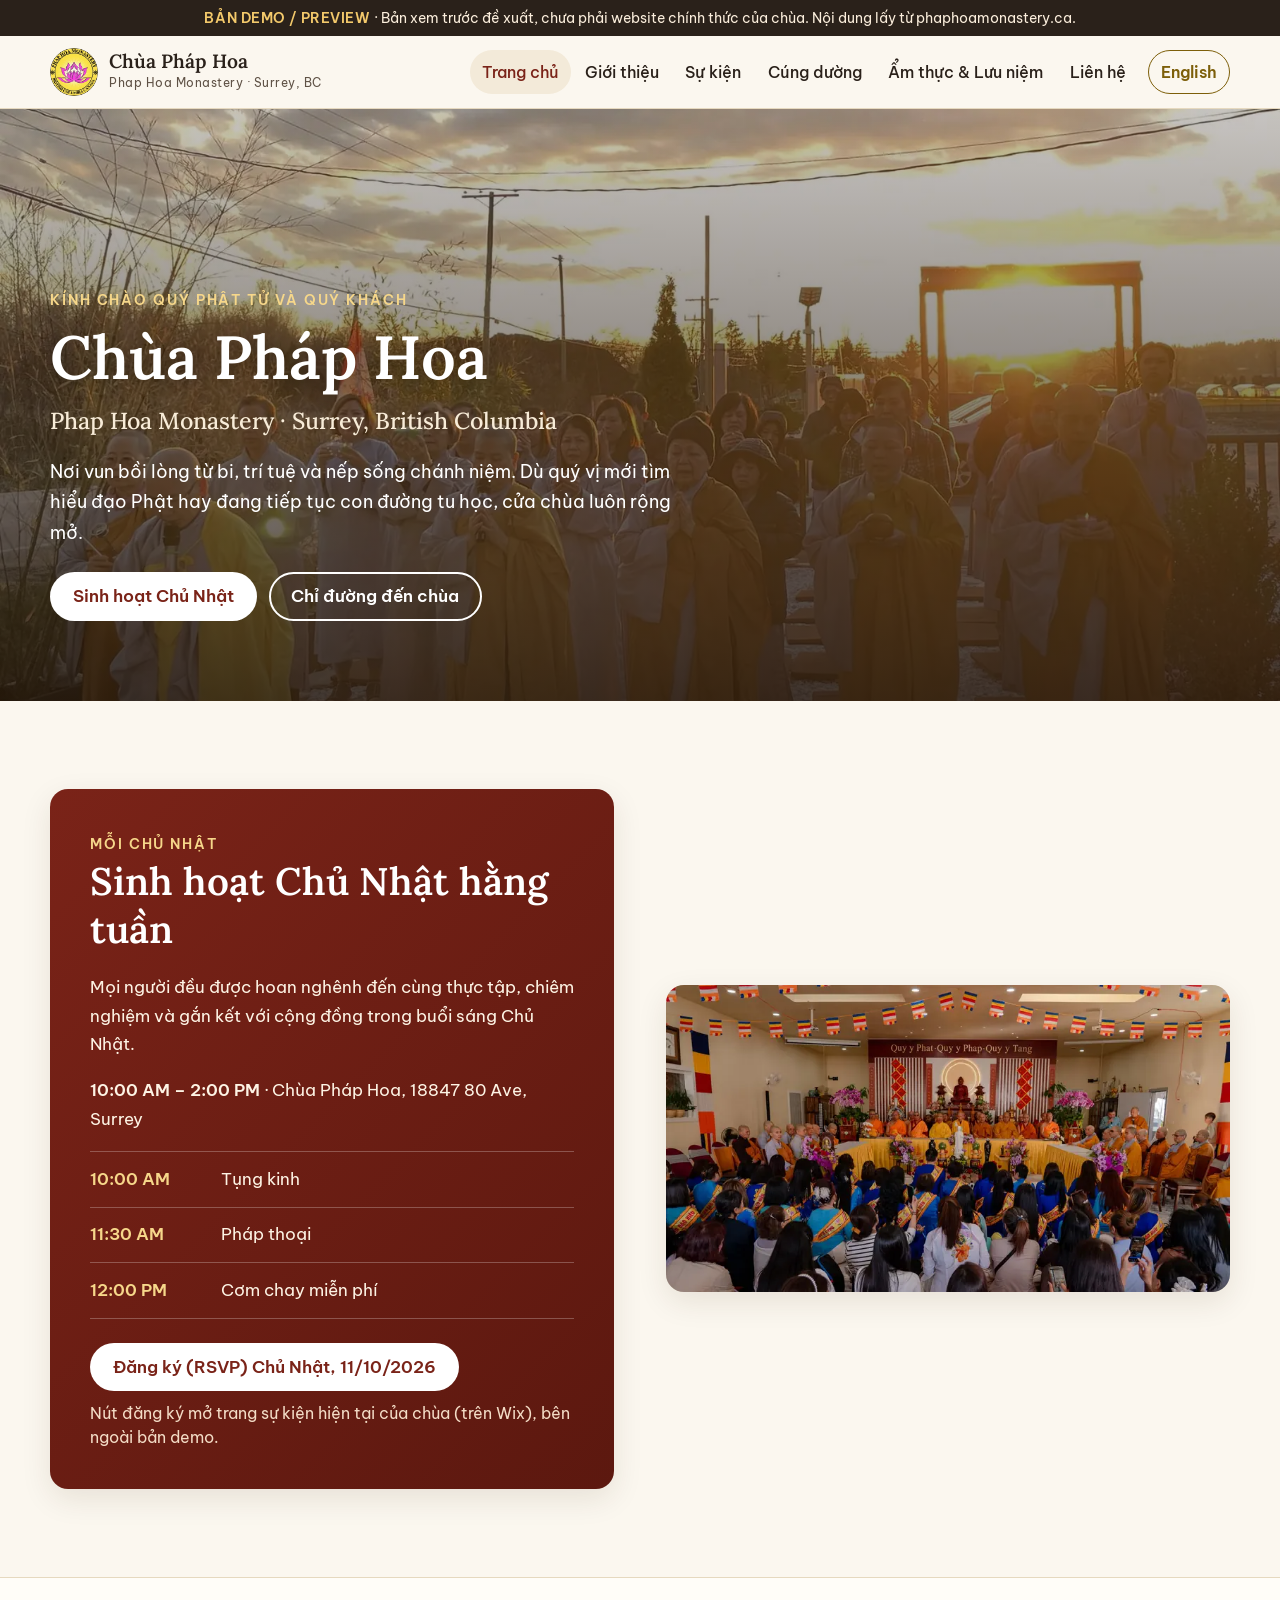
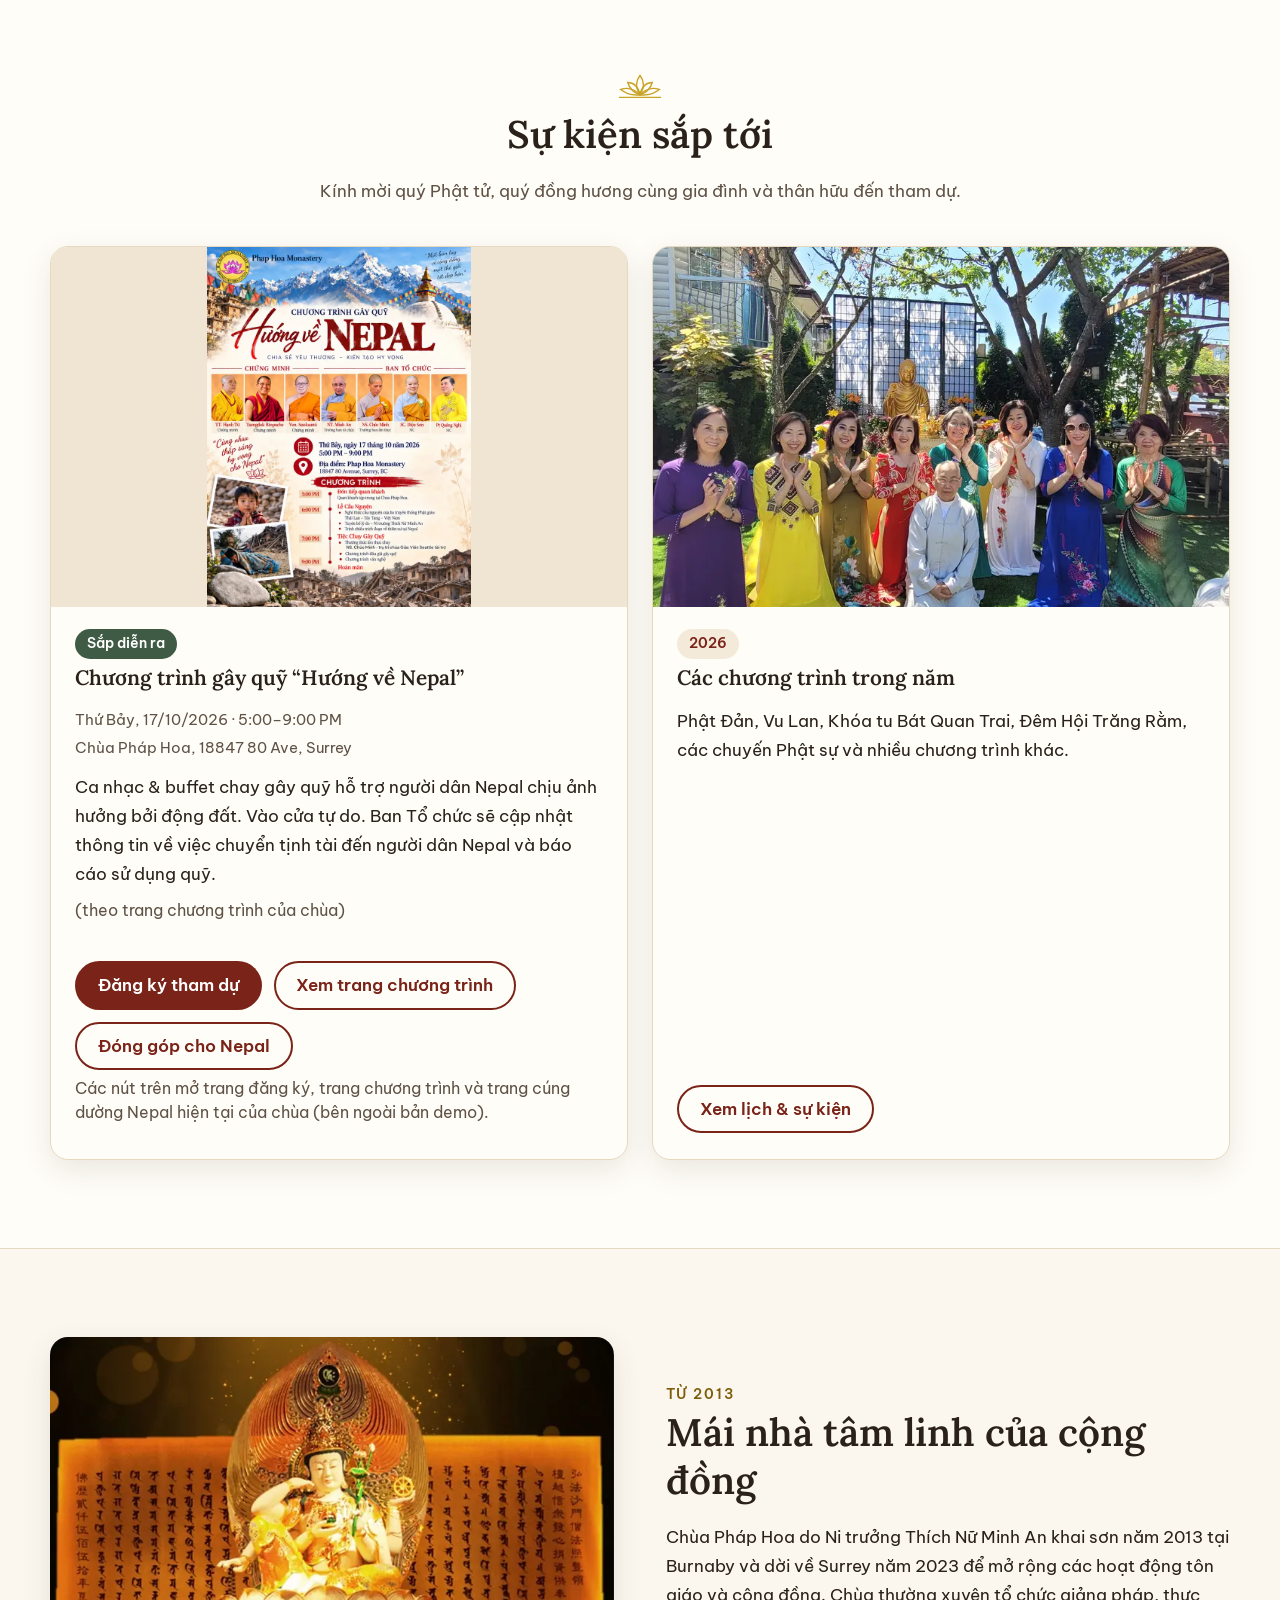
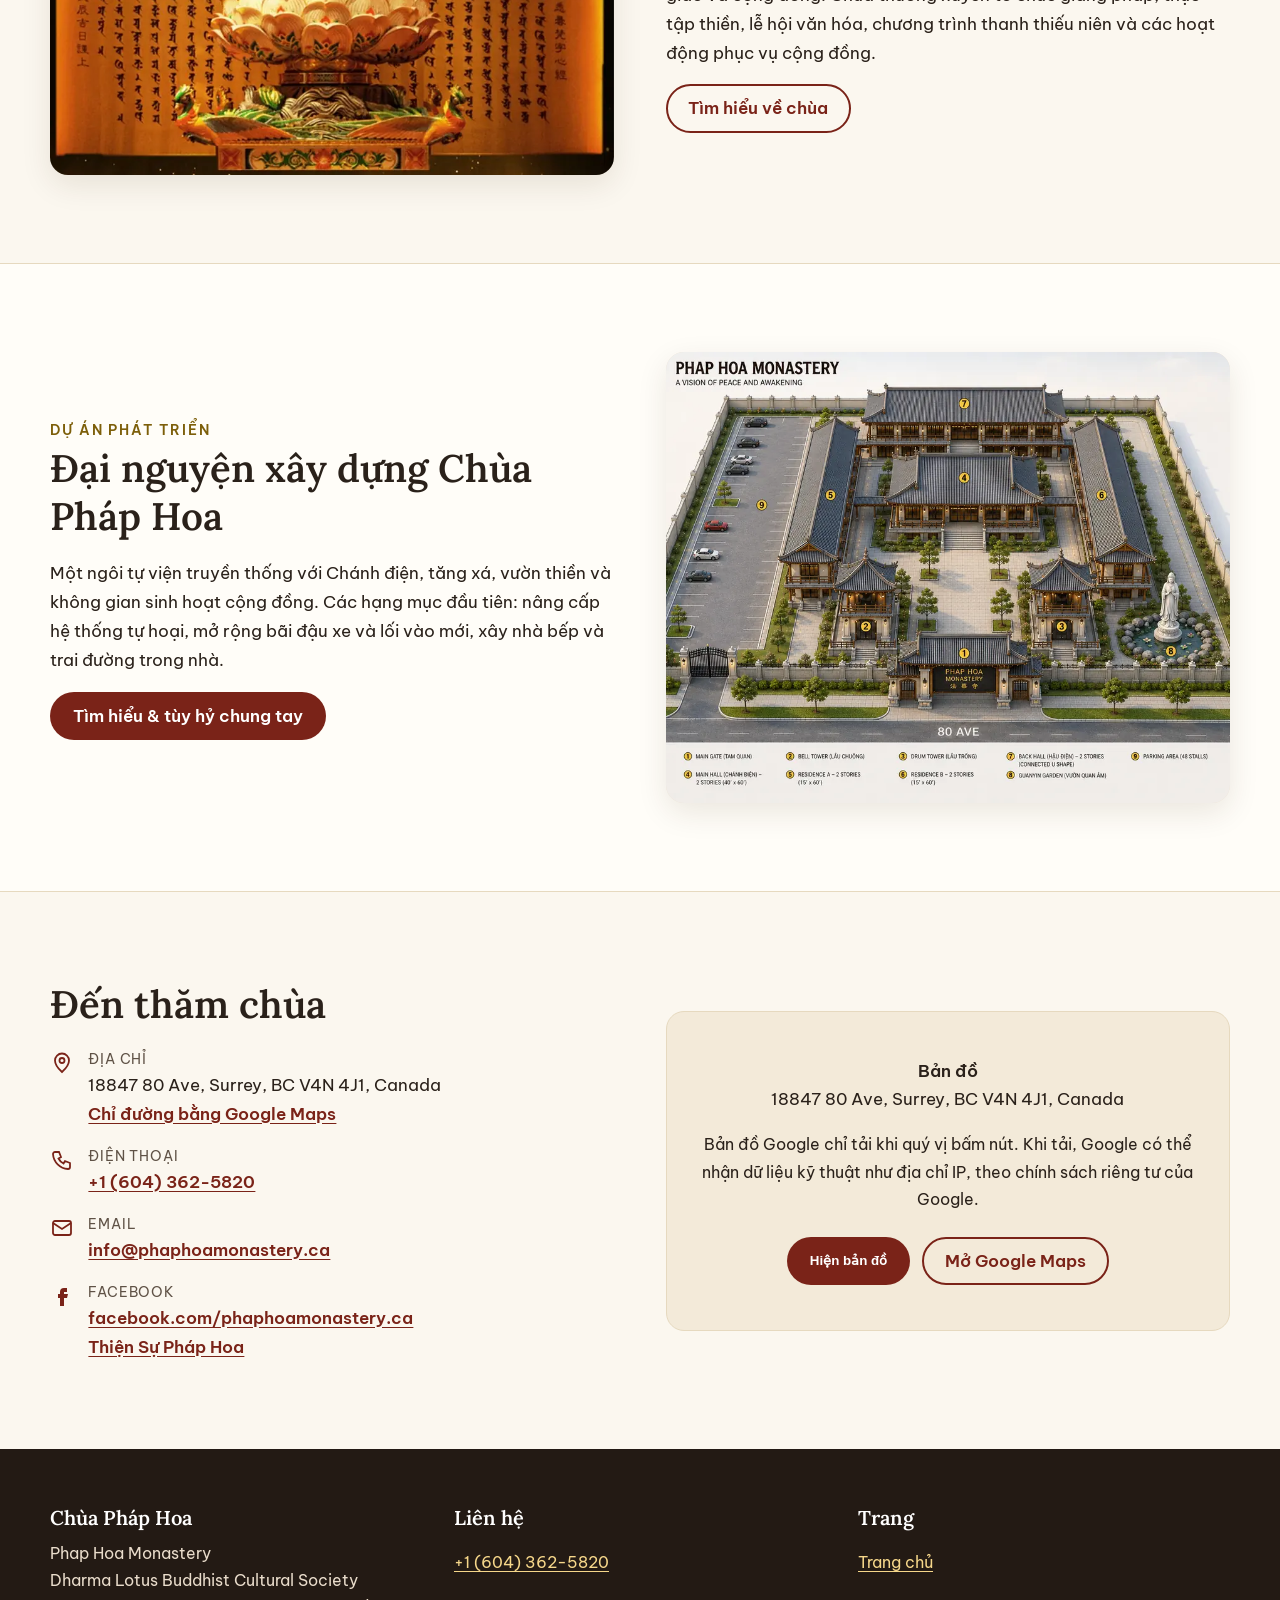
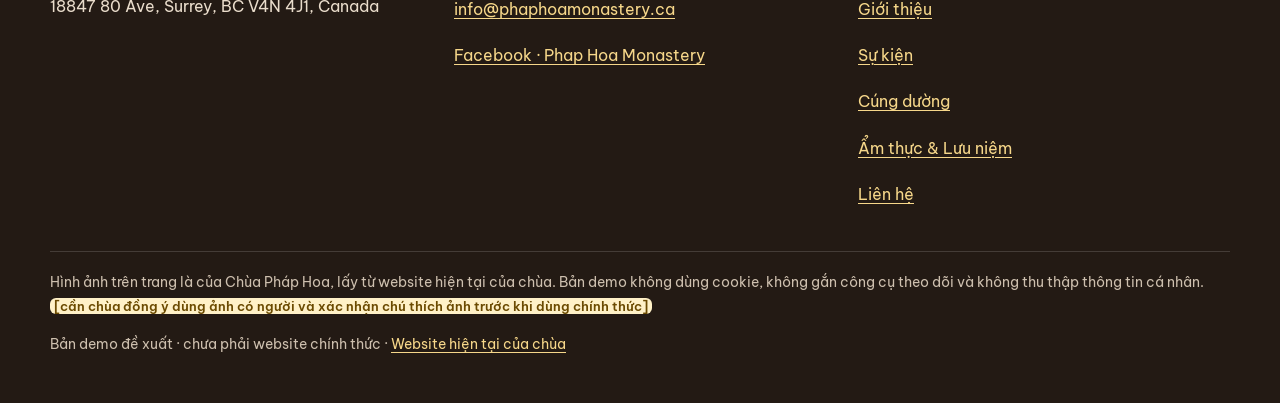
==== commit 42bf27e3: "Demo Chùa Pháp Hoa 2026-10-08 11:51 PDT" ====
--- a/index.html
+++ b/index.html
@@ -3,6 +3,7 @@
 <head>
 <meta charset="utf-8">
 <meta name="viewport" content="width=device-width, initial-scale=1">
+<script>document.documentElement.classList.remove("no-js")</script>
 <meta name="robots" content="noindex, nofollow, noarchive">
 <title>Chùa Pháp Hoa · Phap Hoa Monastery – Surrey, BC (bản demo)</title>
 <meta name="description" content="Chùa Pháp Hoa (Phap Hoa Monastery) tại Surrey, BC: sinh hoạt Chủ Nhật, sự kiện, cúng dường và liên hệ.">
@@ -78,7 +79,7 @@
   <span class="date-chip tag-up">Sắp diễn ra</span>
   <h3>Chương trình gây quỹ “Hướng về Nepal”</h3>
   <div class="meta"><span>Thứ Bảy, 17/10/2026 · 5:00–9:00 PM</span><span>Chùa Pháp Hoa, 18847 80 Ave, Surrey</span></div>
-  <p>Ca nhạc &amp; buffet chay gây quỹ hỗ trợ người dân Nepal chịu ảnh hưởng bởi động đất. Không thu vé vào cổng. 100% số tiền phát tâm và gây quỹ được dành cho quỹ cứu trợ Nepal. <span class="small-note">(theo thông báo của chùa)</span></p>
+  <p>Ca nhạc &amp; buffet chay gây quỹ hỗ trợ người dân Nepal chịu ảnh hưởng bởi động đất. Vào cửa tự do. Ban Tổ chức sẽ cập nhật thông tin về việc chuyển tịnh tài đến người dân Nepal và báo cáo sử dụng quỹ. <span class="small-note">(theo trang chương trình của chùa)</span></p>
   <div class="btns">
    <a href="https://www.phaphoamonastery.ca/event-details/chuong-trinh-gay-quy-huong-ve-nepal/form" class="btn btn-primary" target="_blank" rel="noopener noreferrer">Đăng ký tham dự<span class="visually-hidden"> (mở tab mới / opens in new tab)</span></a>
    <a href="https://www.phaphoamonastery.ca/huong-ve-nepal" class="btn btn-ghost" target="_blank" rel="noopener noreferrer">Xem trang chương trình<span class="visually-hidden"> (mở tab mới / opens in new tab)</span></a>
@@ -103,7 +104,7 @@
   <div>
    <span class="eyebrow">Từ 2013</span>
    <h2 id="ab-title">Mái nhà tâm linh của cộng đồng</h2>
-   <p>Chùa Pháp Hoa do Sư cô Minh An sáng lập năm 2013 tại Burnaby và dời về Surrey năm 2023 để mở rộng các hoạt động tôn giáo và cộng đồng. Chùa thường xuyên tổ chức giảng pháp, thực tập thiền, lễ hội văn hóa, chương trình thanh thiếu niên và các hoạt động phục vụ cộng đồng.</p>
+   <p>Chùa Pháp Hoa do Ni trưởng Thích Nữ Minh An khai sơn năm 2013 tại Burnaby và dời về Surrey năm 2023 để mở rộng các hoạt động tôn giáo và cộng đồng. Chùa thường xuyên tổ chức giảng pháp, thực tập thiền, lễ hội văn hóa, chương trình thanh thiếu niên và các hoạt động phục vụ cộng đồng.</p>
    <a class="btn btn-ghost" href="gioi-thieu/">Tìm hiểu về chùa</a>
   </div>
   <figure class="photo"><img src="assets/img/quan-am-1160.webp" srcset="assets/img/quan-am-800.webp 800w, assets/img/quan-am-1160.webp 1160w" sizes="(min-width: 900px) 50vw, 100vw" alt="Tôn tượng Đức Bồ Tát Quán Thế Âm tại Chùa Pháp Hoa" width="1160" height="901" loading="lazy" decoding="async"></figure>
@@ -155,7 +156,7 @@
    </div>
   </div>
   <div class="foot-bottom">
-   <p>Hình ảnh trên trang là của Chùa Pháp Hoa, lấy từ website hiện tại của chùa. Bản demo không dùng cookie, không gắn công cụ theo dõi và không thu thập thông tin cá nhân.</p>
+   <p>Hình ảnh trên trang là của Chùa Pháp Hoa, lấy từ website hiện tại của chùa. Bản demo không dùng cookie, không gắn công cụ theo dõi và không thu thập thông tin cá nhân. <span class="ph">[cần chùa đồng ý dùng ảnh có người và xác nhận chú thích ảnh trước khi dùng chính thức]</span></p>
    <p>Bản demo đề xuất · chưa phải website chính thức · <a href="https://www.phaphoamonastery.ca/" target="_blank" rel="noopener noreferrer">Website hiện tại của chùa<span class="visually-hidden"> (mở tab mới / opens in new tab)</span></a></p>
   </div>
  </div>
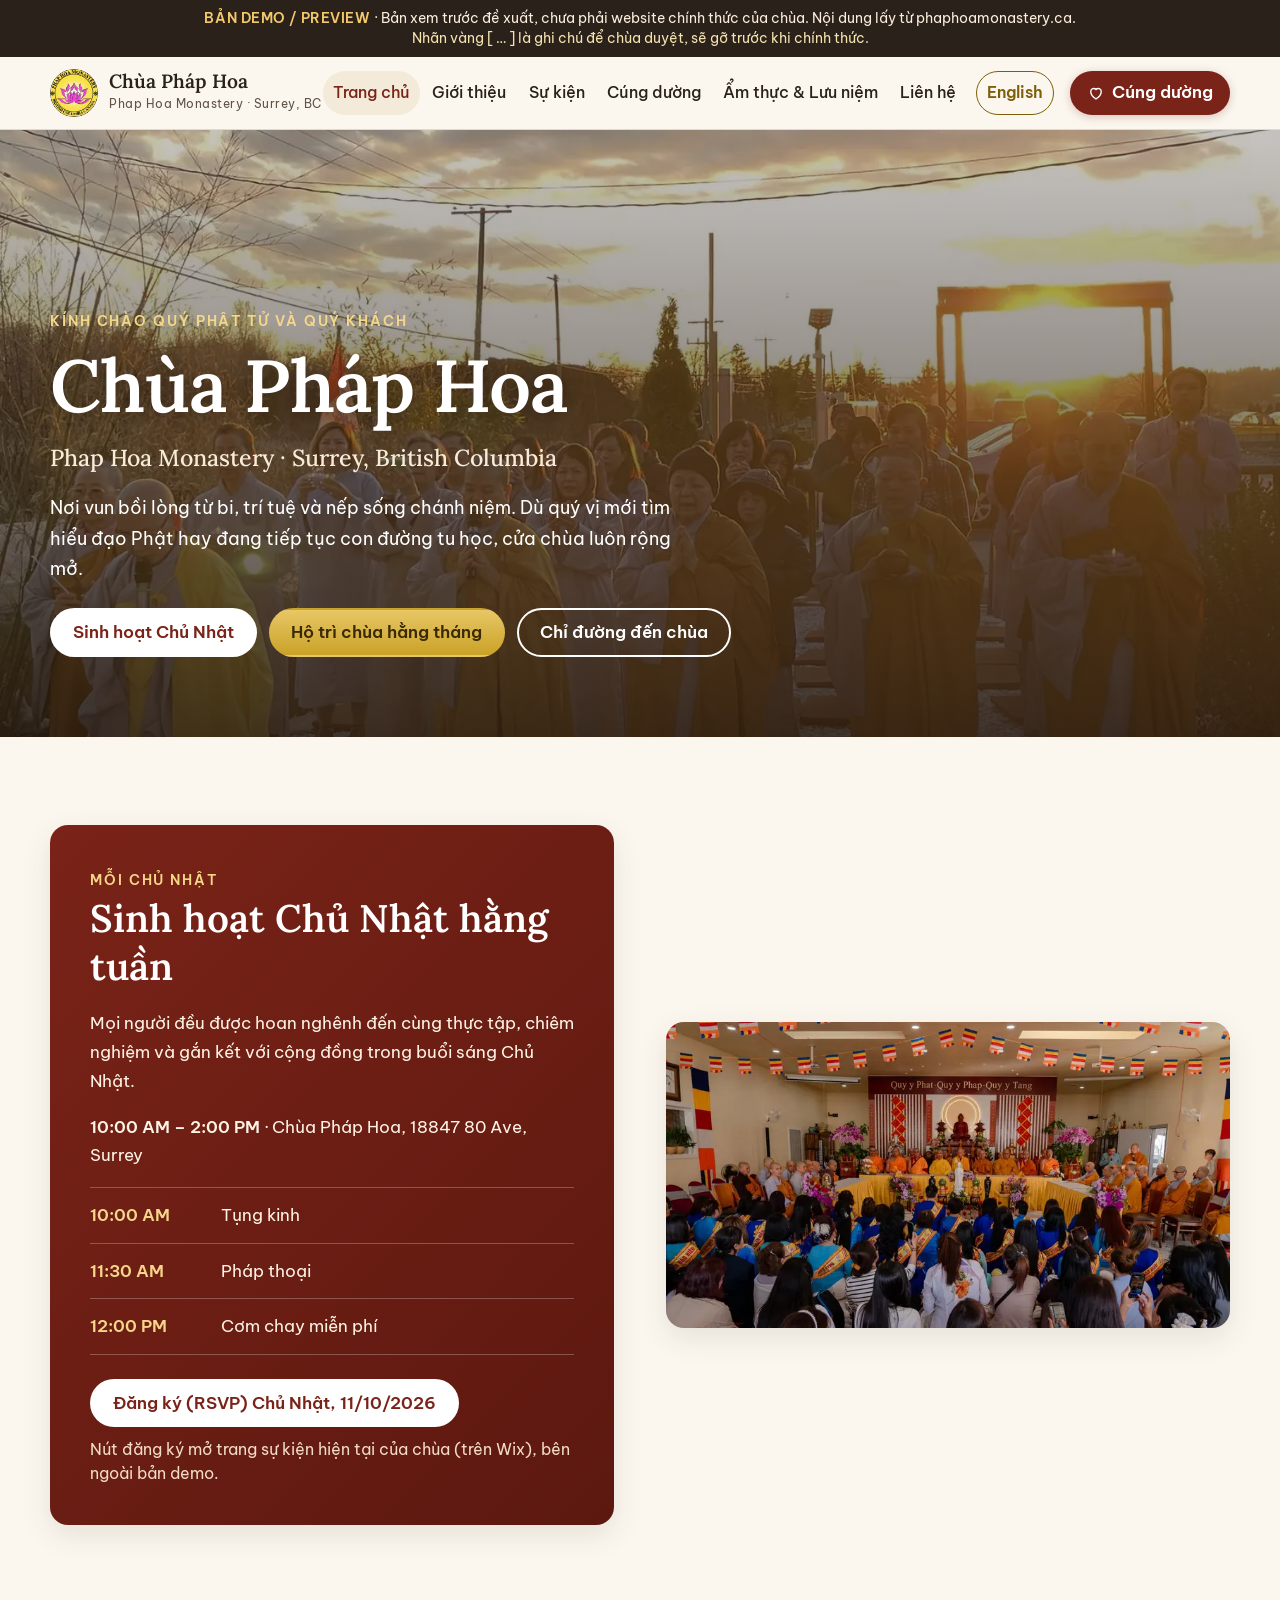
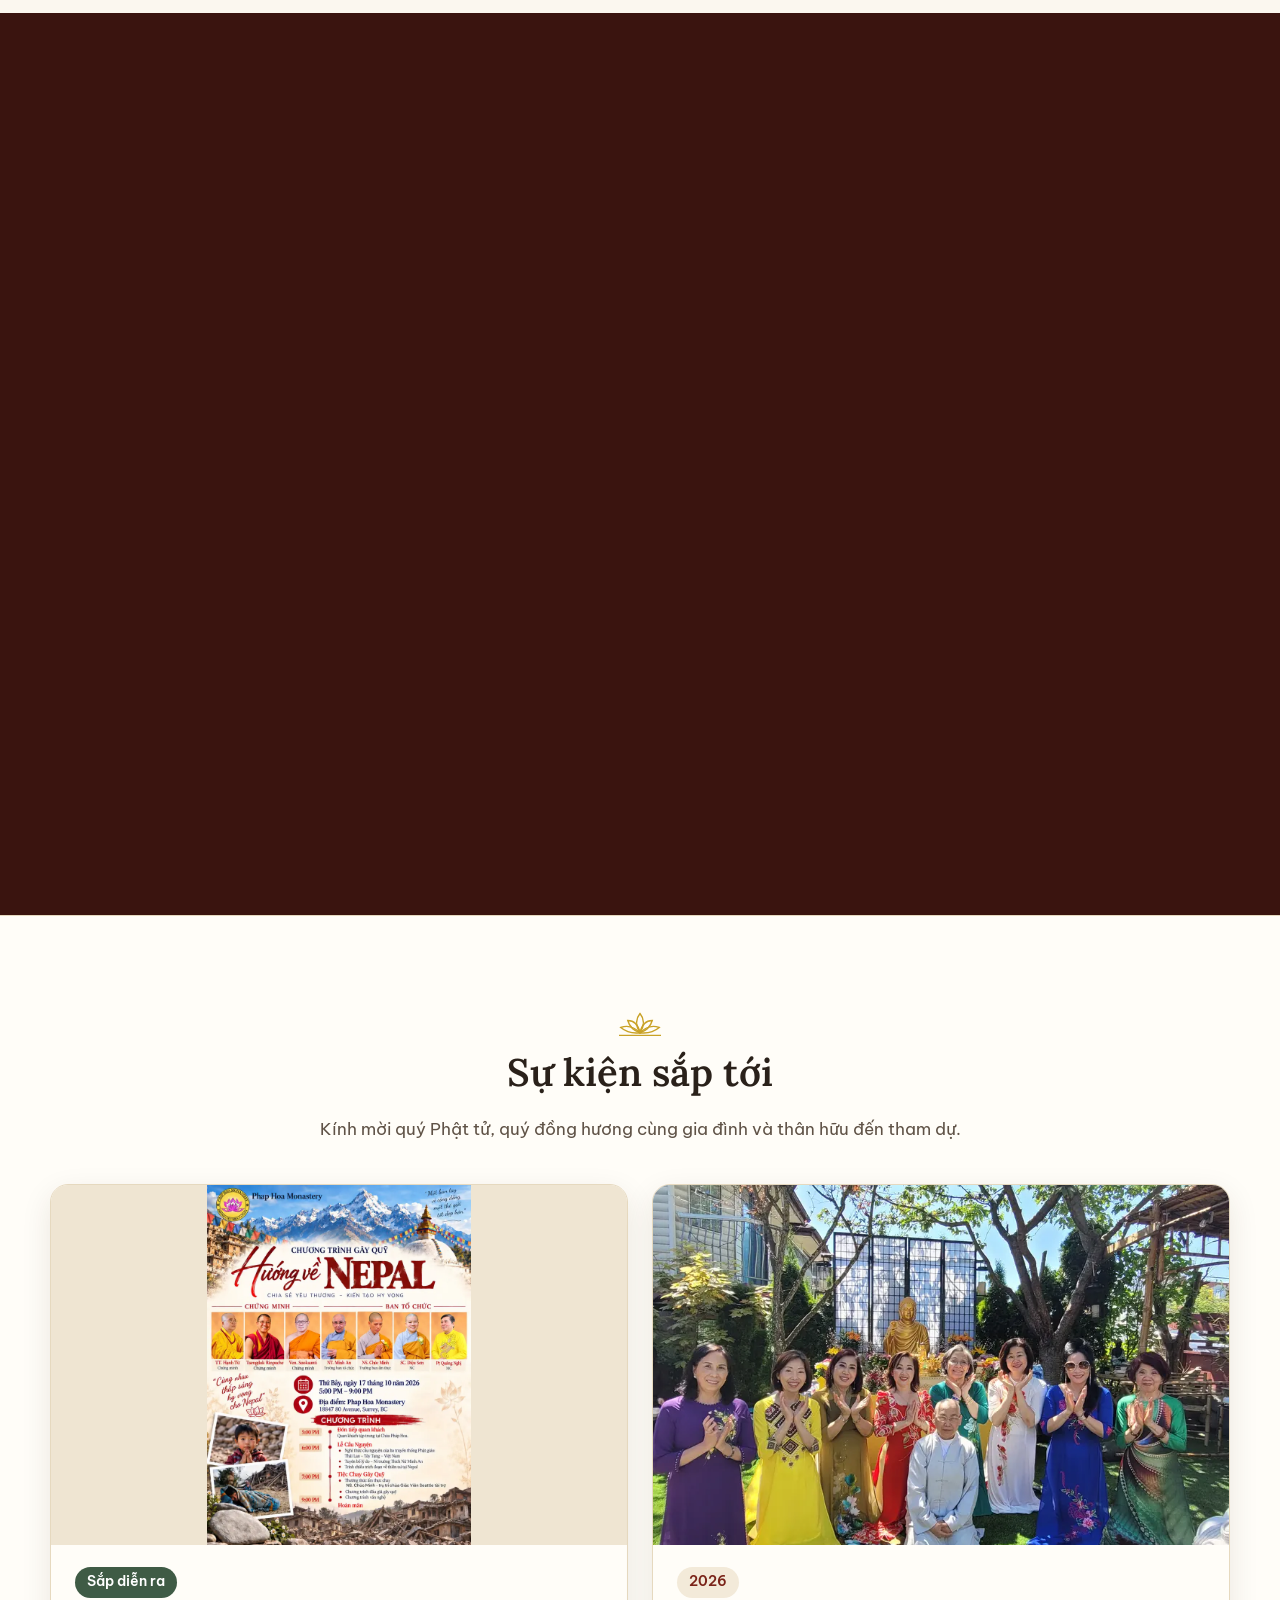
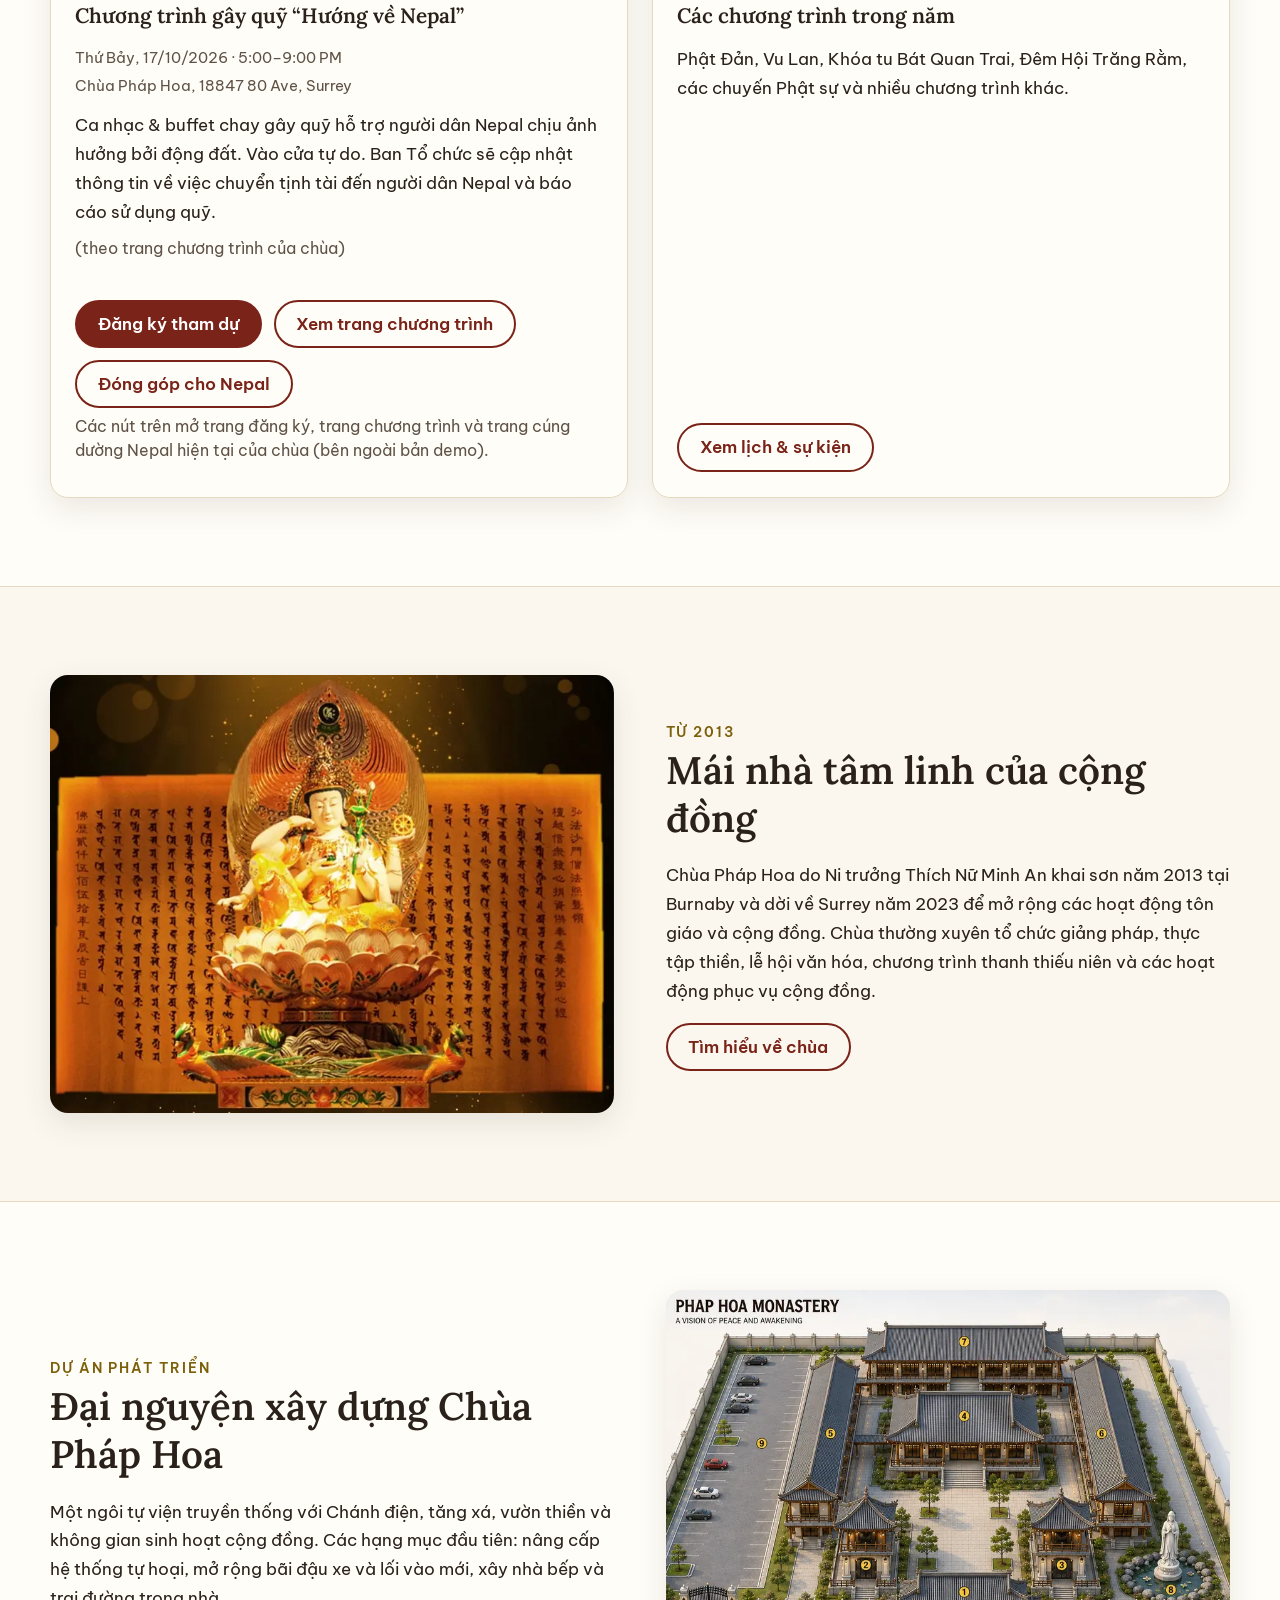
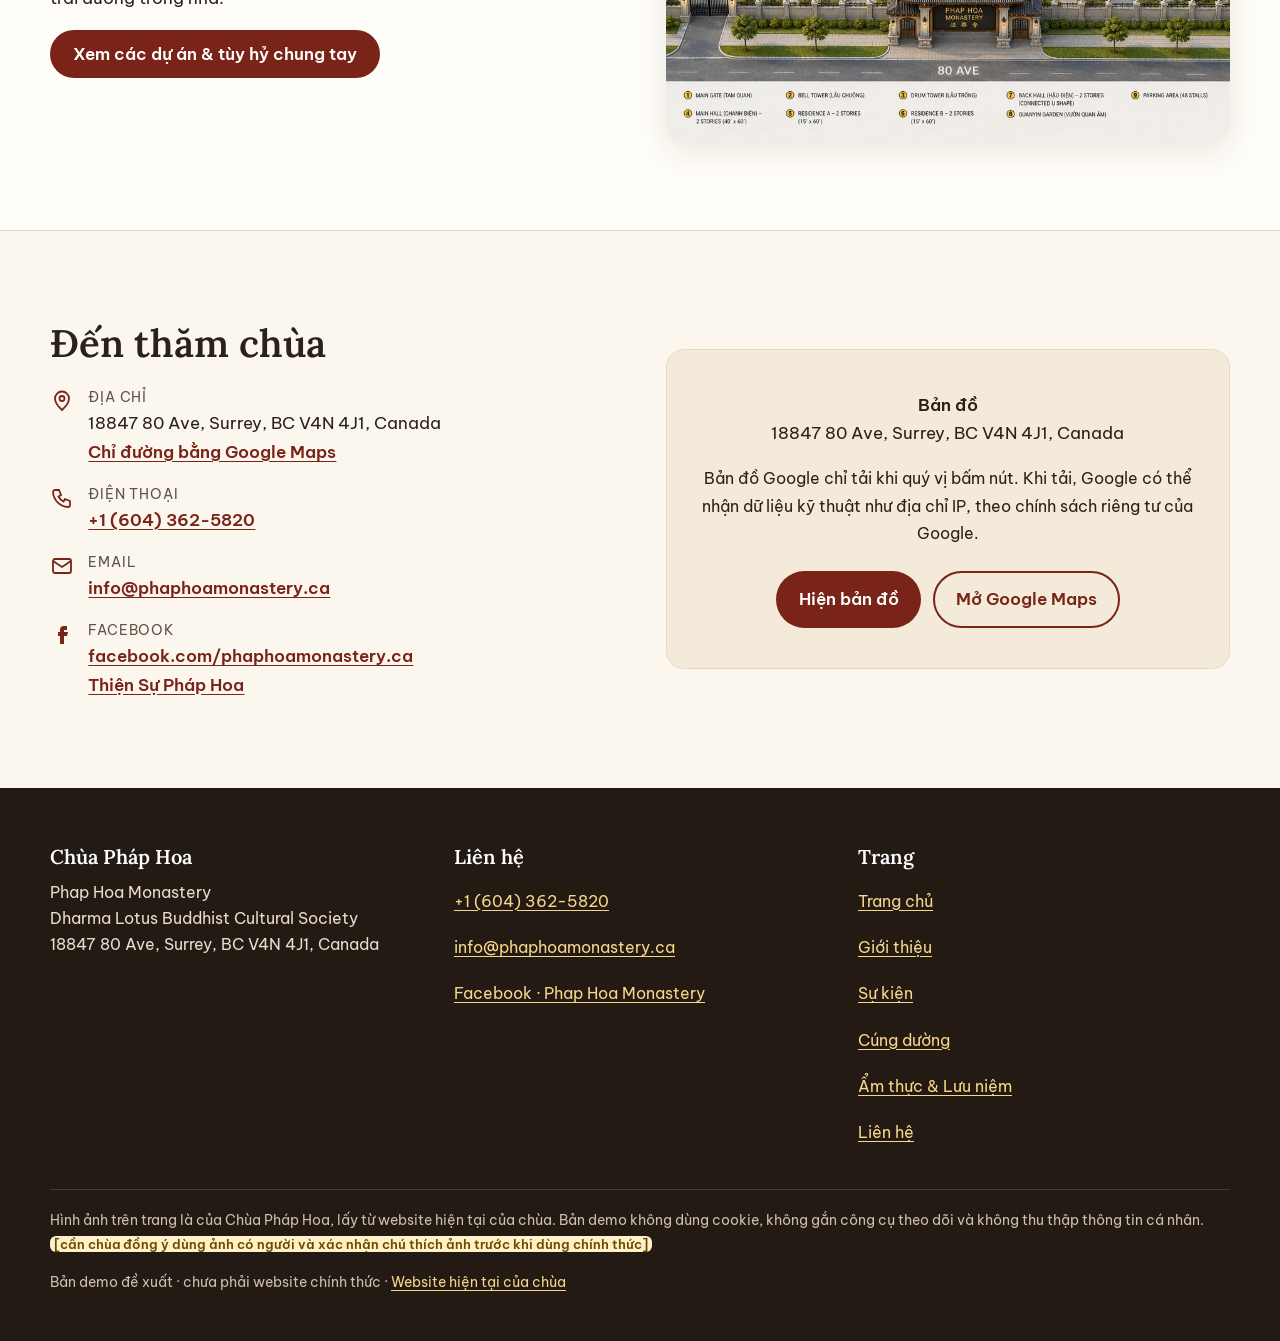
==== commit 1c3c1993: "Demo Chùa Pháp Hoa 2026-10-08 12:57 PDT" ====
--- a/index.html
+++ b/index.html
@@ -3,7 +3,7 @@
 <head>
 <meta charset="utf-8">
 <meta name="viewport" content="width=device-width, initial-scale=1">
-<script>document.documentElement.classList.remove("no-js")</script>
+<script>document.documentElement.className="js"</script>
 <meta name="robots" content="noindex, nofollow, noarchive">
 <title>Chùa Pháp Hoa · Phap Hoa Monastery – Surrey, BC (bản demo)</title>
 <meta name="description" content="Chùa Pháp Hoa (Phap Hoa Monastery) tại Surrey, BC: sinh hoạt Chủ Nhật, sự kiện, cúng dường và liên hệ.">
@@ -22,23 +22,26 @@
 <link rel="apple-touch-icon" href="assets/img/apple-touch-icon.png">
 <link rel="preload" href="assets/fonts/BeVietnamPro-400-vietnamese.woff2" as="font" type="font/woff2" crossorigin>
 <link rel="preload" href="assets/fonts/Lora-500-vietnamese.woff2" as="font" type="font/woff2" crossorigin>
-
+<link rel="preload" href="assets/fonts/Lora-500-latin.woff2" as="font" type="font/woff2" crossorigin>
 <link rel="stylesheet" href="assets/fonts/fonts.css">
 <link rel="stylesheet" href="assets/css/style.css">
 <script src="assets/js/main.js" defer></script>
 </head>
 <body>
 <a class="skip" href="#main">Bỏ qua, đến nội dung chính</a>
-<div class="demo-bar" role="note"><strong>BẢN DEMO / PREVIEW</strong> · Bản xem trước đề xuất, chưa phải website chính thức của chùa. Nội dung lấy từ phaphoamonastery.ca.</div>
+<div class="demo-bar" role="note"><strong>BẢN DEMO / PREVIEW</strong> · Bản xem trước đề xuất, chưa phải website chính thức của chùa. Nội dung lấy từ phaphoamonastery.ca. <span class="demo-ph">Nhãn vàng [ … ] là ghi chú để chùa duyệt, sẽ gỡ trước khi chính thức.</span></div>
 <header class="site-header">
  <div class="wrap head-in">
   <a class="brand" href="./">
    <img src="assets/img/logo-160.webp" width="48" height="48" alt="">
    <span><span class="brand-name">Chùa Pháp Hoa</span><span class="brand-sub">Phap Hoa Monastery · Surrey, BC</span></span>
   </a>
-  <button class="menu-btn" type="button" aria-expanded="false" aria-controls="site-nav"><svg width="22" height="22" viewBox="0 0 24 24" fill="none" stroke="currentColor" stroke-width="2" aria-hidden="true"><path d="M4 7h16M4 12h16M4 17h16"/></svg><span>Menu</span></button>
+  <div class="head-act">
+   <a class="give-btn" href="cung-duong/"><svg viewBox="0 0 24 24" fill="none" stroke="currentColor" stroke-width="1.8" aria-hidden="true"><path d="M12 20s-7-4.4-7-10a4 4 0 0 1 7-2.6A4 4 0 0 1 19 10c0 5.6-7 10-7 10z"/></svg><span>Cúng dường</span></a>
+   <button class="menu-btn" type="button" aria-expanded="false" aria-controls="site-nav"><svg width="22" height="22" viewBox="0 0 24 24" fill="none" stroke="currentColor" stroke-width="2" aria-hidden="true"><path d="M4 7h16M4 12h16M4 17h16"/></svg><span>Menu</span></button>
+  </div>
   <nav id="site-nav" class="nav" aria-label="Điều hướng chính">
-   <ul><li><a href="./" aria-current="page">Trang chủ</a></li><li><a href="gioi-thieu/">Giới thiệu</a></li><li><a href="su-kien/">Sự kiện</a></li><li><a href="cung-duong/">Cúng dường</a></li><li><a href="am-thuc-luu-niem/">Ẩm thực & Lưu niệm</a></li><li><a href="lien-he/">Liên hệ</a></li></ul>
+   <ul><li><a href="./" aria-current="page">Trang chủ</a></li><li><a href="gioi-thieu/">Giới thiệu</a></li><li><a href="su-kien/">Sự kiện</a></li><li class=nav-donate><a href="cung-duong/">Cúng dường</a></li><li><a href="am-thuc-luu-niem/">Ẩm thực & Lưu niệm</a></li><li><a href="lien-he/">Liên hệ</a></li></ul>
    <a class="lang" href="en/" hreflang="en" lang="en">English</a>
   </nav>
  </div>
@@ -53,6 +56,7 @@
   <p class="lead">Nơi vun bồi lòng từ bi, trí tuệ và nếp sống chánh niệm. Dù quý vị mới tìm hiểu đạo Phật hay đang tiếp tục con đường tu học, cửa chùa luôn rộng mở.</p>
   <div class="btns">
    <a class="btn btn-light" href="#chu-nhat">Sinh hoạt Chủ Nhật</a>
+   <a class="btn btn-gold" href="cung-duong/#hang-thang">Hộ trì chùa hằng tháng</a>
    <a href="https://www.google.com/maps/search/?api=1&query=18847+80+Ave+Surrey+BC+V4N+4J1" class="btn btn-ghost" target="_blank" rel="noopener noreferrer">Chỉ đường đến chùa<span class="visually-hidden"> (mở tab mới / opens in new tab)</span></a>
   </div>
  </div>
@@ -69,9 +73,32 @@
 </div>
   <figure class="photo"><img src="assets/img/vu-lan-chanh-dien-1400.webp" srcset="assets/img/vu-lan-chanh-dien-800.webp 800w, assets/img/vu-lan-chanh-dien-1400.webp 1400w" sizes="(min-width: 900px) 50vw, 100vw" alt="Chánh điện Chùa Pháp Hoa đông kín Phật tử trong Đại Lễ Vu Lan" width="1400" height="759" loading="lazy" decoding="async"></figure>
  </div>
+</section><section class="give-home" aria-labelledby="gh-title">
+ <div class="wrap give-home-in">
+  <div class="give-home-text reveal">
+   <span class="eyebrow">Hộ trì Tam Bảo</span>
+   <h2 id="gh-title">Mỗi Chủ Nhật, chùa dọn cơm chay miễn phí — trong một nhà bếp còn ở ngoài trời.</h2>
+   <p>Từ ngày khai sơn tại Burnaby năm 2013 đến khi về Surrey năm 2023, Chùa Pháp Hoa là nơi nương tựa tâm linh của nhiều Phật tử. Mỗi Chủ Nhật, chùa vẫn chuẩn bị cơm chay miễn phí cho mọi người, nhưng khu bếp và nơi dùng cơm còn ở ngoài trời, nhiều khó khăn cho quý Phật tử công quả và khách thập phương, nhất là mùa lạnh và với người cao tuổi.</p>
+   <p>Khi số người dự lễ ngày càng đông, chùa cần nâng cấp hệ thống tự hoại — bước nền để tiến tới bãi đậu xe, lối vào mới và nhà bếp, trai đường trong nhà.</p>
+   <ul class="facts">
+    <li><strong>2013</strong><span>khai sơn tại Burnaby</span></li>
+    <li><strong>Mỗi Chủ Nhật</strong><span>cơm chay miễn phí</span></li>
+    <li><strong>$150,000</strong><span>mục tiêu nâng cấp tự hoại</span></li>
+   </ul>
+   <div class="btns">
+    <a class="btn btn-gold" href="cung-duong/#hang-thang">Hộ trì hằng tháng</a>
+    <a class="btn btn-ghost-light" href="cung-duong/#cach">Các cách cúng dường</a>
+   </div>
+   <div class="trust trust-dark"><svg viewBox="0 0 24 24" fill="none" stroke="currentColor" stroke-width="1.8" aria-hidden="true"><path d="M12 3 4 6v6c0 4.5 3.4 8.3 8 9 4.6-.7 8-4.5 8-9V6l-8-3z"/><path d="m8.5 12 2.5 2.5 4.5-5"/></svg><div><strong>Tổ chức từ thiện đăng ký tại Canada</strong>
+<span>Dharma Lotus Buddhist Cultural Society · số đăng ký CRA 776344152 RR 0001</span>
+<span class="trust-sub"><a href="https://apps.cra-arc.gc.ca/ebci/hacc/srch/pub/dtldBscSrch?q.srchNmFltr=Dharma%20Lotus" target="_blank" rel="noopener noreferrer">Xem trên danh sách của CRA<span class="visually-hidden"> (mở tab mới / opens in new tab)</span></a> · đã kiểm tra ngày 8 tháng 10, 2026</span></div></div>
+  </div>
+  <figure class="give-home-photo reveal"><img src="assets/img/vu-lan-chanh-dien-1400.webp" srcset="assets/img/vu-lan-chanh-dien-800.webp 800w, assets/img/vu-lan-chanh-dien-1400.webp 1400w" sizes="(min-width: 960px) 46vw, 100vw" alt="Chánh điện Chùa Pháp Hoa đông kín Phật tử trong Đại Lễ Vu Lan" width="1400" height="759" loading="lazy" decoding="async">
+   <figcaption>Chánh điện trong Đại Lễ Vu Lan 2026</figcaption></figure>
+ </div>
 </section><section class="sec-alt" aria-labelledby="ev-title">
  <div class="wrap">
-  <div class="sec-title"><svg class="lotus" viewBox="0 0 64 32" fill="none" stroke="currentColor" stroke-width="1.6" aria-hidden="true"><path d="M32 4c5 6 5 14 0 22-5-8-5-16 0-22z"/><path d="M32 26c-6-2-12-7-14-14 7 0 12 5 14 14zM32 26c6-2 12-7 14-14-7 0-12 5-14 14z"/><path d="M32 26c-8 1-16-1-22-6 8-3 16 0 22 6zM32 26c8 1 16-1 22-6-8-3-16 0-22 6z"/><path d="M8 29h48"/></svg><h2 id="ev-title">Sự kiện sắp tới</h2><p>Kính mời quý Phật tử, quý đồng hương cùng gia đình và thân hữu đến tham dự.</p></div>
+  <div class="sec-title reveal"><svg class="lotus" viewBox="0 0 64 32" fill="none" stroke="currentColor" stroke-width="1.6" aria-hidden="true"><path d="M32 4c5 6 5 14 0 22-5-8-5-16 0-22z"/><path d="M32 26c-6-2-12-7-14-14 7 0 12 5 14 14zM32 26c6-2 12-7 14-14-7 0-12 5-14 14z"/><path d="M32 26c-8 1-16-1-22-6 8-3 16 0 22 6zM32 26c8 1 16-1 22-6-8-3-16 0-22 6z"/><path d="M8 29h48"/></svg><h2 id="ev-title">Sự kiện sắp tới</h2><p>Kính mời quý Phật tử, quý đồng hương cùng gia đình và thân hữu đến tham dự.</p></div>
   <div class="grid g2">
    <article class="card">
  <div class="thumb poster"><img src="assets/img/poster-nepal-1200.webp" srcset="assets/img/poster-nepal-700.webp 700w, assets/img/poster-nepal-1200.webp 1200w" sizes="(min-width: 900px) 50vw, 100vw" alt="Poster chương trình Hướng về Nepal" loading="lazy" decoding="async"></div>
@@ -115,7 +142,7 @@
    <span class="eyebrow">Dự án phát triển</span>
    <h2 id="mp-title">Đại nguyện xây dựng Chùa Pháp Hoa</h2>
    <p>Một ngôi tự viện truyền thống với Chánh điện, tăng xá, vườn thiền và không gian sinh hoạt cộng đồng. Các hạng mục đầu tiên: nâng cấp hệ thống tự hoại, mở rộng bãi đậu xe và lối vào mới, xây nhà bếp và trai đường trong nhà.</p>
-   <a class="btn btn-primary" href="cung-duong/">Tìm hiểu &amp; tùy hỷ chung tay</a>
+   <a class="btn btn-primary" href="cung-duong/#du-an">Xem các dự án &amp; tùy hỷ chung tay</a>
   </div>
   <figure class="photo"><img src="assets/img/master-plan-1402.webp" srcset="assets/img/master-plan-900.webp 900w, assets/img/master-plan-1402.webp 1402w" sizes="(min-width: 900px) 50vw, 100vw" alt="Phối cảnh quy hoạch tổng thể Chùa Pháp Hoa" width="1402" height="1122" loading="lazy" decoding="async"></figure>
  </div>
@@ -135,6 +162,11 @@
  </div>
 </section>
 </main>
+<div class="give-bar" aria-label="Cúng dường" role="region">
+ <a class="btn btn-gold" href="cung-duong/#hang-thang">Hộ trì hằng tháng</a>
+ <a class="btn btn-light" href="cung-duong/">Cúng dường</a>
+ <button type="button" class="give-bar-x" aria-label="Đóng thanh cúng dường">×</button>
+</div>
 <footer class="site-footer">
  <div class="wrap">
   <div class="foot-grid">
--- a/assets/css/style.css
+++ b/assets/css/style.css
@@ -45,7 +45,7 @@
 .lang:hover{background:var(--gold-d)!important;color:#fff!important}
 .menu-btn{display:none;align-items:center;gap:.5rem;min-height:48px;min-width:48px;padding:.5rem .9rem;border:1.5px solid var(--line);background:var(--paper);border-radius:999px;font:inherit;font-weight:600;color:var(--ink);cursor:pointer}
 .menu-btn svg{width:22px;height:22px}
-@media (max-width:1020px){
+@media (max-width:1200px){
   .menu-btn{display:inline-flex}
   .nav{position:absolute;left:0;right:0;top:100%;background:var(--ivory);border-bottom:1px solid var(--line);box-shadow:var(--shadow);flex-direction:column;align-items:stretch;padding:.5rem 1.25rem 1.25rem;display:none}
   .nav.open{display:flex}
@@ -180,3 +180,167 @@
 .sunday .small-note{color:#f3dcc6}
 .card-body .btn+.small-note{margin-top:.6rem}
 [id]{scroll-margin-top:96px}
+
+/* ===== nâng cấp cúng dường (08/10/2026) ===== */
+.give-btn{display:inline-flex;align-items:center;gap:.45rem;min-height:44px;padding:.4rem 1.05rem;border-radius:999px;background:var(--maroon);color:#fff!important;font-weight:600;text-decoration:none;white-space:nowrap;box-shadow:0 2px 10px rgba(122,35,24,.25)}
+.give-btn svg{width:18px;height:18px}
+.give-btn:hover{background:var(--maroon-d);color:#fff}
+.give-btn[aria-current="page"]{outline:2px solid var(--gold);outline-offset:2px}
+.head-act{display:flex;align-items:center;gap:.6rem}
+@media (max-width:1200px){.nav-donate{display:none}}
+.btn-gold{background:linear-gradient(180deg,#e8c766,#c9a227);color:#3a2a04!important;border-color:transparent}
+.btn-gold:hover{background:linear-gradient(180deg,#f0d88a,#d4ae3a);color:#3a2a04}
+.btn-ghost-light{border:2px solid rgba(255,255,255,.75);color:#fff;background:transparent}
+.btn-ghost-light:hover{background:#fff;color:var(--maroon);border-color:#fff}
+
+/* hero: chữ lớn hơn, chuyển động rất chậm */
+.hero h1{font-size:clamp(2.6rem,7vw,4.6rem);letter-spacing:-.01em}
+.hero img.hero-img{transform:scale(1.06);transform-origin:50% 45%}
+@media (prefers-reduced-motion:no-preference){
+ .hero img.hero-img{animation:drift 28s ease-in-out infinite alternate}
+}
+@keyframes drift{to{transform:scale(1.12) translate3d(0,-1.5%,0)}}
+
+/* khối cảm xúc trang chủ */
+.give-home{position:relative;background:#3a140f;color:#fdf3e4;padding:0;overflow:hidden}
+.give-home-in{display:grid;gap:clamp(1.5rem,4vw,3rem);align-items:center;padding:clamp(3rem,7vw,5.5rem) 0}
+@media (min-width:960px){.give-home-in{grid-template-columns:1.15fr .85fr}}
+.give-home h2{color:#fff;font-size:clamp(1.7rem,3.4vw,2.6rem)}
+.give-home p{color:#f6e6d4}
+.give-home .eyebrow{color:#f6d78a}
+.give-home .btn-ghost-light{color:#fff}
+.facts{list-style:none;display:grid;grid-template-columns:repeat(3,1fr);gap:.75rem;margin:1.2rem 0 0;padding:0}
+.facts li{background:rgba(255,255,255,.08);border:1px solid rgba(246,215,138,.3);border-radius:14px;padding:.8rem .9rem;text-align:center}
+.facts strong{display:block;font-family:var(--serif);font-size:1.25rem;color:#f6d78a}
+.facts span{font-size:.9rem;line-height:1.35}
+.give-home-photo{border-radius:var(--radius);overflow:hidden;box-shadow:0 20px 50px rgba(0,0,0,.35)}
+.give-home-photo img{width:100%;aspect-ratio:16/10;object-fit:cover}
+.give-home figcaption{color:#e9d3c0;font-size:.9rem;padding:.5rem .1rem 0}
+
+.trust{display:flex;gap:.75rem;align-items:flex-start;background:#fff;border:1px solid var(--line);border-radius:14px;padding:.85rem 1rem;margin-top:1.2rem;color:var(--ink)}
+.trust svg{flex:none;width:26px;height:26px;color:var(--green);margin-top:.1rem}
+.trust strong{display:block;font-size:1rem}
+.trust span{display:block;font-size:.9rem;color:var(--muted);line-height:1.4}
+.trust-sub{margin-top:.2rem}
+.trust-dark{background:rgba(255,255,255,.96)}
+
+/* đầu trang cúng dường */
+.give-head{position:relative;color:#fff;isolation:isolate;overflow:hidden;min-height:clamp(340px,48vw,520px);display:flex;align-items:flex-end}
+.give-head-img{position:absolute;inset:0;width:100%;height:100%;object-fit:cover;object-position:50% 30%;z-index:0}
+.give-head::after{content:"";position:absolute;inset:0;background:linear-gradient(180deg,rgba(30,14,8,.25),rgba(30,14,8,.82));z-index:0}
+.give-head-in{position:relative;z-index:1;padding:clamp(4rem,10vw,6.5rem) 0 clamp(2.5rem,6vw,4rem)}
+.give-head h1{color:#fff;text-shadow:0 2px 16px rgba(0,0,0,.35)}
+.give-head .eyebrow{color:#f6d78a}
+.give-head .lead{max-width:42rem;font-size:1.15rem;color:#fff}
+.give-head .btn-ghost-light{color:#fff}
+
+.ticks{padding-left:1.2rem;margin:0 0 1em}
+.ticks li{margin:.25rem 0}
+
+/* khối hằng tháng */
+.monthly{background:linear-gradient(180deg,#fffdf8,#f6efe0)}
+.monthly-grid{display:grid;gap:1.5rem;grid-template-columns:repeat(auto-fit,minmax(min(100%,440px),1fr))}
+.m-card{background:#fff;border:1px solid var(--line);border-radius:var(--radius);box-shadow:var(--shadow);padding:clamp(1.4rem,3vw,2.2rem)}
+.tiers{list-style:none;margin:1rem 0;padding:0;display:grid;grid-template-columns:repeat(auto-fit,minmax(110px,1fr));gap:.6rem}
+.tier{border:1px solid var(--line);border-radius:14px;padding:.75rem .6rem;text-align:center;background:var(--ivory)}
+.tier strong{display:block;font-family:var(--serif);font-size:1.35rem;color:var(--maroon)}
+.tier span{font-size:.85rem;color:var(--muted);line-height:1.3}
+.illus{display:flex;align-items:center;gap:1rem;background:var(--sand);border-radius:14px;padding:1rem 1.2rem;margin:.5rem 0}
+.illus-n{font-family:var(--serif);font-size:1.8rem;color:var(--maroon);white-space:nowrap}
+.needs{list-style:none;margin:.5rem 0 0;padding:0;display:grid;gap:.7rem}
+.needs li{display:flex;gap:.8rem;align-items:center;font-weight:600}
+.needs svg{flex:none;width:26px;height:26px;color:var(--maroon)}
+.fund-note{background:#fff8e6;border:1.5px solid #d9b44a;border-radius:14px;padding:1rem 1.2rem;margin:1.5rem 0}
+.fund-note p{display:flex;gap:.75rem;align-items:flex-start;margin:0}
+.fund-note svg{flex:none;width:24px;height:24px;color:#7d5f0a;margin-top:.15rem}
+.steps-title{margin:2rem 0 1rem;font-size:1.5rem}
+.steps{list-style:none;margin:0;padding:0;display:grid;gap:1.25rem}
+.step{position:relative;background:#fff;border:1px solid var(--line);border-radius:var(--radius);padding:1.4rem 1.5rem 1.5rem 4.5rem;box-shadow:var(--shadow)}
+.step-n{position:absolute;left:1.1rem;top:1.2rem;width:2.4rem;height:2.4rem;border-radius:50%;background:var(--maroon);color:#fff;display:flex;align-items:center;justify-content:center;font-family:var(--serif);font-size:1.2rem}
+.step h4{margin:0 0 .5rem;font-size:1.15rem;font-family:var(--serif)}
+.mini{margin:.2rem 0 .8rem;padding-left:1.2rem}
+.mini li{margin:.25rem 0}
+.et{letter-spacing:.01em;word-break:break-all}
+.copy-btn svg{width:18px;height:18px}
+.copy-btn.done{background:var(--green);color:#fff;border-color:var(--green)}
+.vol{font-family:var(--serif);font-style:italic;color:var(--muted);border-left:3px solid var(--gold);padding-left:1rem;margin-top:1.5rem}
+.legal p{margin:.6rem 0}
+.legal p:last-child{margin-bottom:0}
+
+/* tiến độ */
+.phase{display:inline-block;font-size:.82rem;letter-spacing:.08em;text-transform:uppercase;font-weight:600;color:var(--gold-d);margin-bottom:.2rem}
+.prog-box{margin:.6rem 0 .9rem}
+.prog-goal{display:flex;justify-content:space-between;gap:1rem;margin:0 0 .4rem;font-size:1rem}
+.prog-goal strong{color:var(--maroon);font-variant-numeric:tabular-nums}
+.prog-goal .pending{font-weight:600;font-style:italic}
+.prog{height:14px;border-radius:999px;background:repeating-linear-gradient(135deg,#f3ead9,#f3ead9 8px,#e9dcc4 8px,#e9dcc4 16px);border:1px solid var(--line);overflow:hidden}
+.prog span{display:block;height:100%;width:0}
+.prog-raised{margin:.4rem 0 0;font-size:.95rem;color:var(--muted)}
+
+/* hiện dần khi cuộn (nội dung vẫn hiện nếu không có JS) */
+@media (prefers-reduced-motion:no-preference){
+ html.js .reveal{opacity:0;transform:translateY(18px);animation:rise .6s ease forwards;animation-timeline:view();animation-range:entry 0% entry 30%}
+ @supports not (animation-timeline: view()){
+  html.js .reveal{opacity:1;transform:none;animation:none}
+ }
+}
+@keyframes rise{to{opacity:1;transform:none}}
+.card,.m-card{transition:transform .25s ease, box-shadow .25s ease}
+@media (hover:hover) and (prefers-reduced-motion:no-preference){
+ .card:hover,.m-card:hover{transform:translateY(-4px);box-shadow:0 16px 40px rgba(60,40,10,.16)}
+}
+
+/* thanh dính đáy, chỉ điện thoại, ẩn mặc định */
+.give-bar{display:none}
+@media (max-width:768px){
+ .give-bar{position:fixed;left:.75rem;right:.75rem;bottom:calc(.6rem + env(safe-area-inset-bottom));z-index:60;display:none;align-items:center;gap:.5rem;background:rgba(35,26,20,.96);border-radius:999px;padding:.4rem .4rem .4rem .6rem;box-shadow:0 10px 30px rgba(0,0,0,.3)}
+ .give-bar.show{display:flex}
+ .give-bar .btn{flex:1;min-height:44px;padding:.6rem .7rem;font-size:.95rem}
+ .give-bar-x{flex:none;width:44px;height:44px;border-radius:50%;border:0;background:transparent;color:#f6d78a;font-size:1.6rem;line-height:1;cursor:pointer}
+ body.has-bar{padding-bottom:5.5rem}
+}
+/* bố cục đầu trang: nút Cúng dường sau menu trên máy tính */
+@media (min-width:1201px){.nav a{padding:.4rem .62rem}.nav{order:2;margin-left:auto}.head-act{order:3}.brand-sub{white-space:nowrap}}
+@media (max-width:560px){
+ .brand-sub{display:none}
+ .brand-name{font-size:1.08rem;white-space:nowrap}
+ .brand img{width:42px;height:42px}
+ .menu-btn{padding:.5rem .7rem}
+ .menu-btn span{position:absolute!important;width:1px;height:1px;overflow:hidden;clip:rect(0 0 0 0);white-space:nowrap}
+ .give-btn{padding:.4rem .85rem;font-size:.95rem}
+ .head-in{gap:.5rem}
+}
+.tiers{grid-template-columns:repeat(4,1fr)}
+.tier:last-child{grid-column:1/-1;display:flex;align-items:baseline;justify-content:center;gap:.6rem}
+@media (max-width:420px){.tiers{grid-template-columns:repeat(2,1fr)}}
+@media (max-width:768px){.give-bar .btn{white-space:nowrap;font-size:.92rem;padding:.55rem .5rem}}
+@media (max-width:520px){.facts{grid-template-columns:1fr}.facts li{display:flex;gap:.7rem;align-items:baseline;text-align:left}}
+button.btn{font:inherit;font-weight:600;cursor:pointer}
+.proj .prog-box{margin-top:auto;padding-top:.6rem}
+.proj .card-body .btn{margin-top:0}
+@media (min-width:1000px){.steps{grid-template-columns:repeat(3,1fr);align-items:stretch}.step{display:flex;flex-direction:column}.step .btn{align-self:flex-start}}
+.step .small-note{font-size:.95rem}
+.projects{background:var(--paper);border-block:1px solid var(--line)}
+.give-head .trust{max-width:34rem}
+@media (max-width:899px){.why-photo{max-width:240px!important}}
+@media (max-width:560px){
+ .give-btn svg{display:none}
+ .give-btn{padding:.35rem .75rem;font-size:.92rem}
+ .brand{min-width:0;gap:.5rem}
+ .brand img{width:38px;height:38px}
+ .brand-name{font-size:1rem;overflow:hidden;text-overflow:ellipsis}
+ .brand>span{min-width:0}
+ .head-act{gap:.4rem;flex:none}
+ .menu-btn{min-width:44px;min-height:44px;padding:.4rem .6rem}
+ .illus{flex-direction:column;align-items:flex-start;gap:.3rem}
+}
+@media (max-width:420px){.tier:last-child{flex-direction:column;align-items:center;gap:0}}
+@media (prefers-reduced-motion:no-preference){
+ .hero img.hero-img{animation:none}
+ html.js .hero img.hero-img{animation:drift 28s ease-in-out infinite alternate}
+}
+/* đầu trang con: nền họa tiết bằng CSS (nhẹ hơn ảnh, LCP nhanh hơn) */
+.page-head{background-color:var(--sand);background-image:radial-gradient(circle at 15% 20%,rgba(201,162,39,.16) 0,transparent 42%),radial-gradient(circle at 85% 80%,rgba(122,35,24,.10) 0,transparent 45%),repeating-radial-gradient(circle at 50% 120%,transparent 0 22px,rgba(201,162,39,.07) 22px 23px);background-size:auto}
+.demo-ph{display:inline-block;color:#f6e3b0}
+.monthly .fund-note{margin:0 0 1.5rem}
+.prog-goal{padding-bottom:.4rem;border-bottom:1px dashed var(--line)}
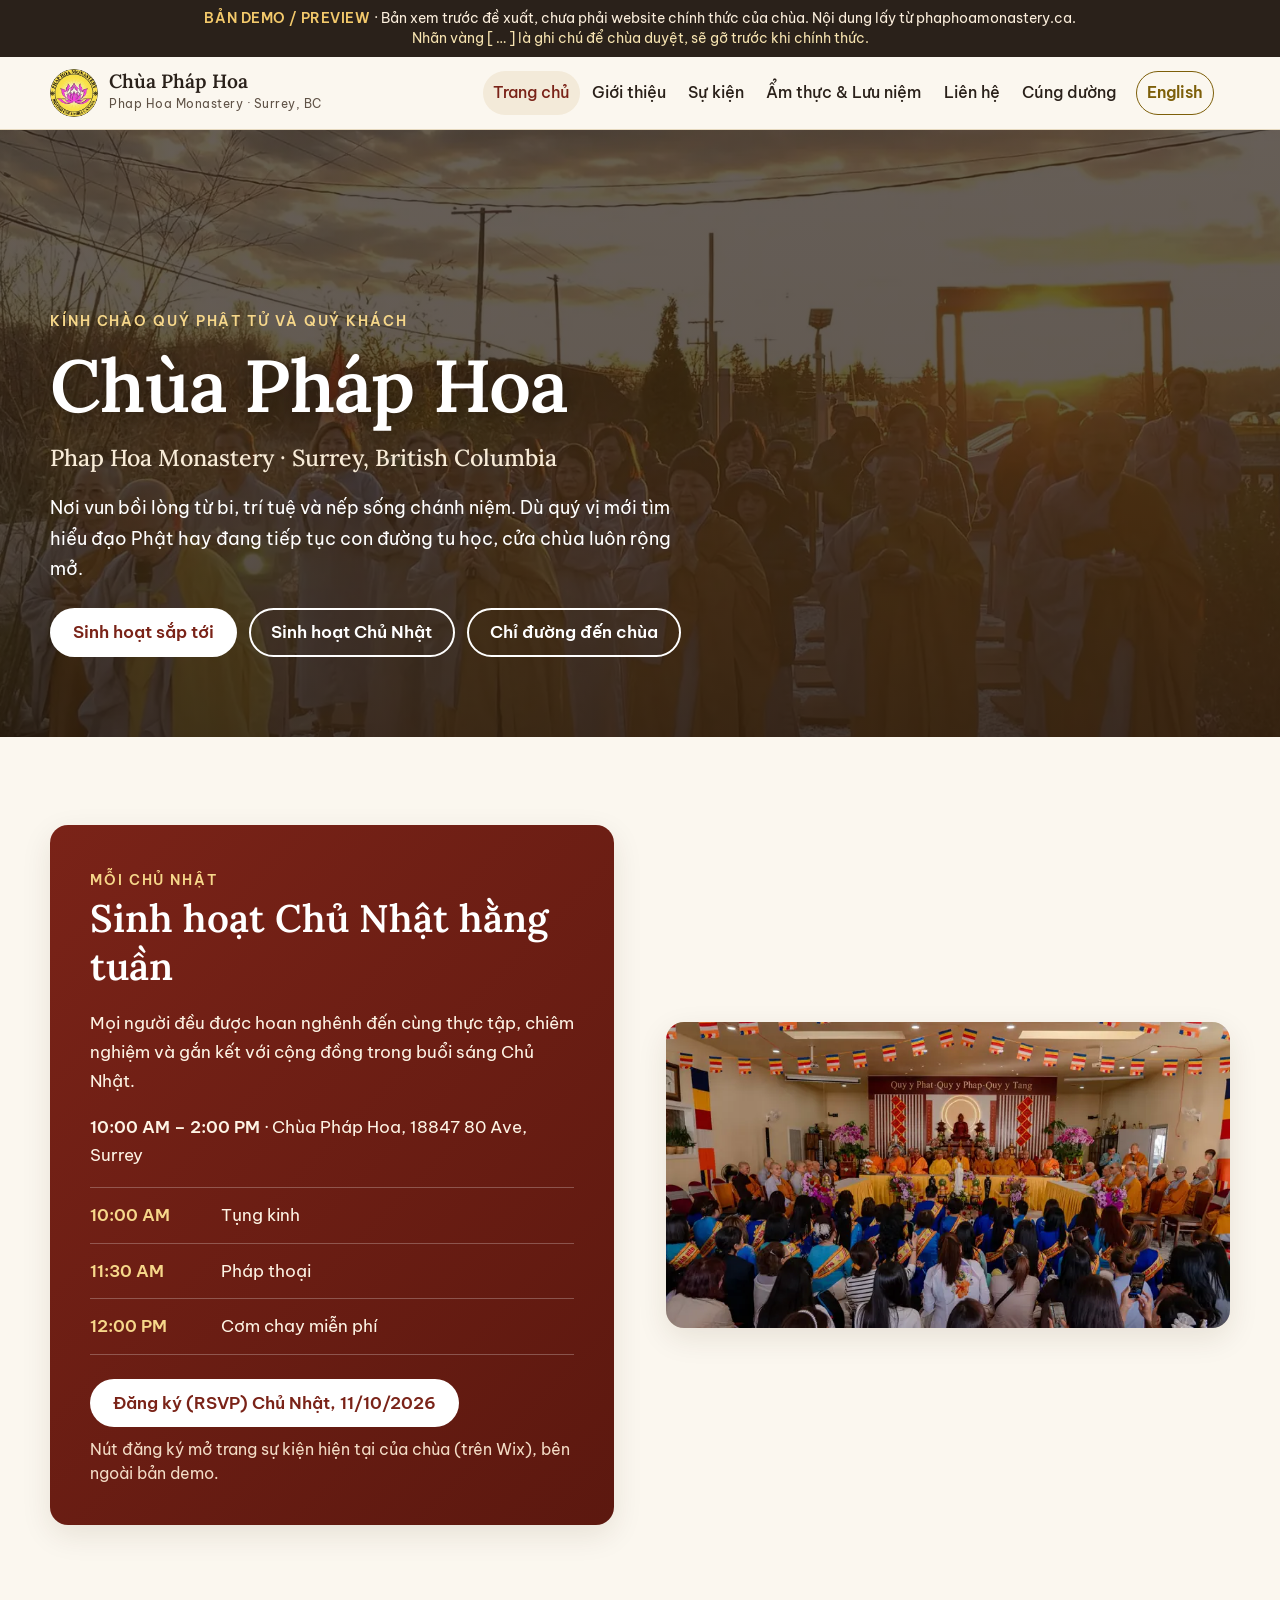
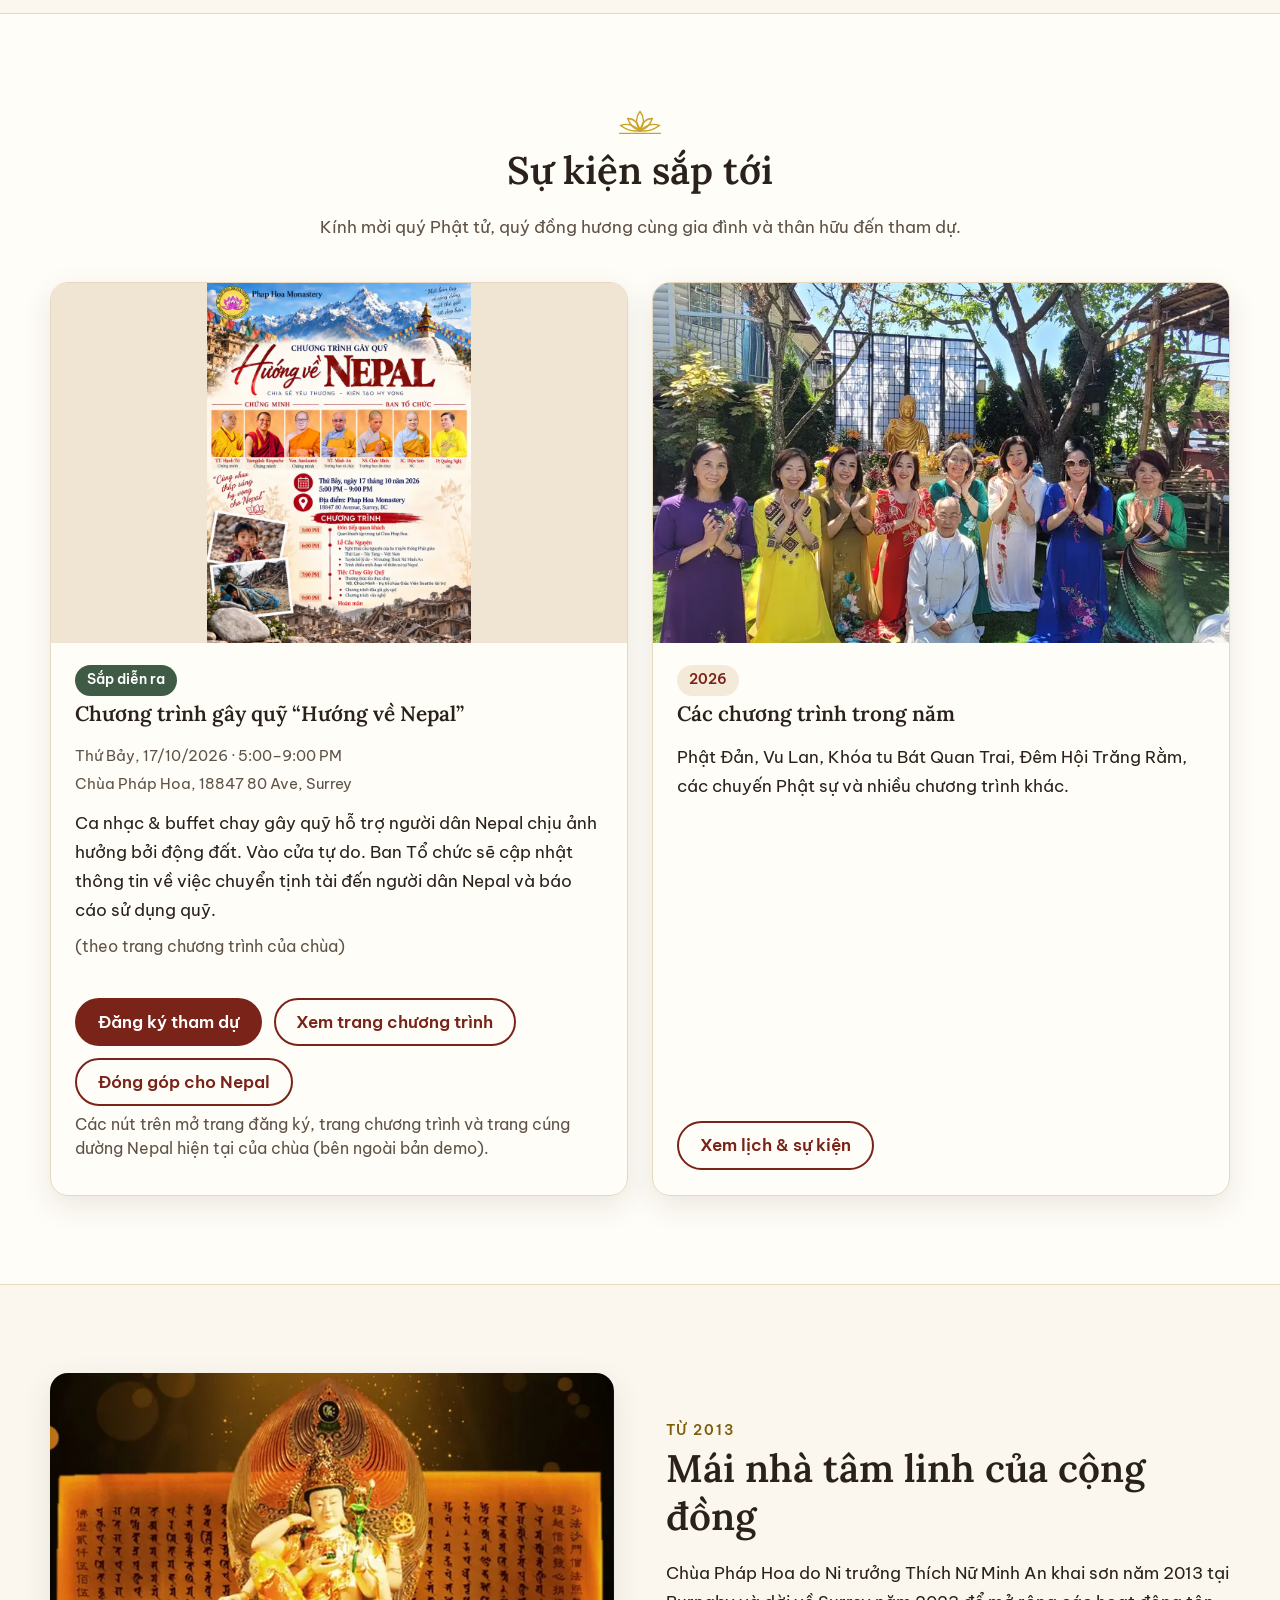
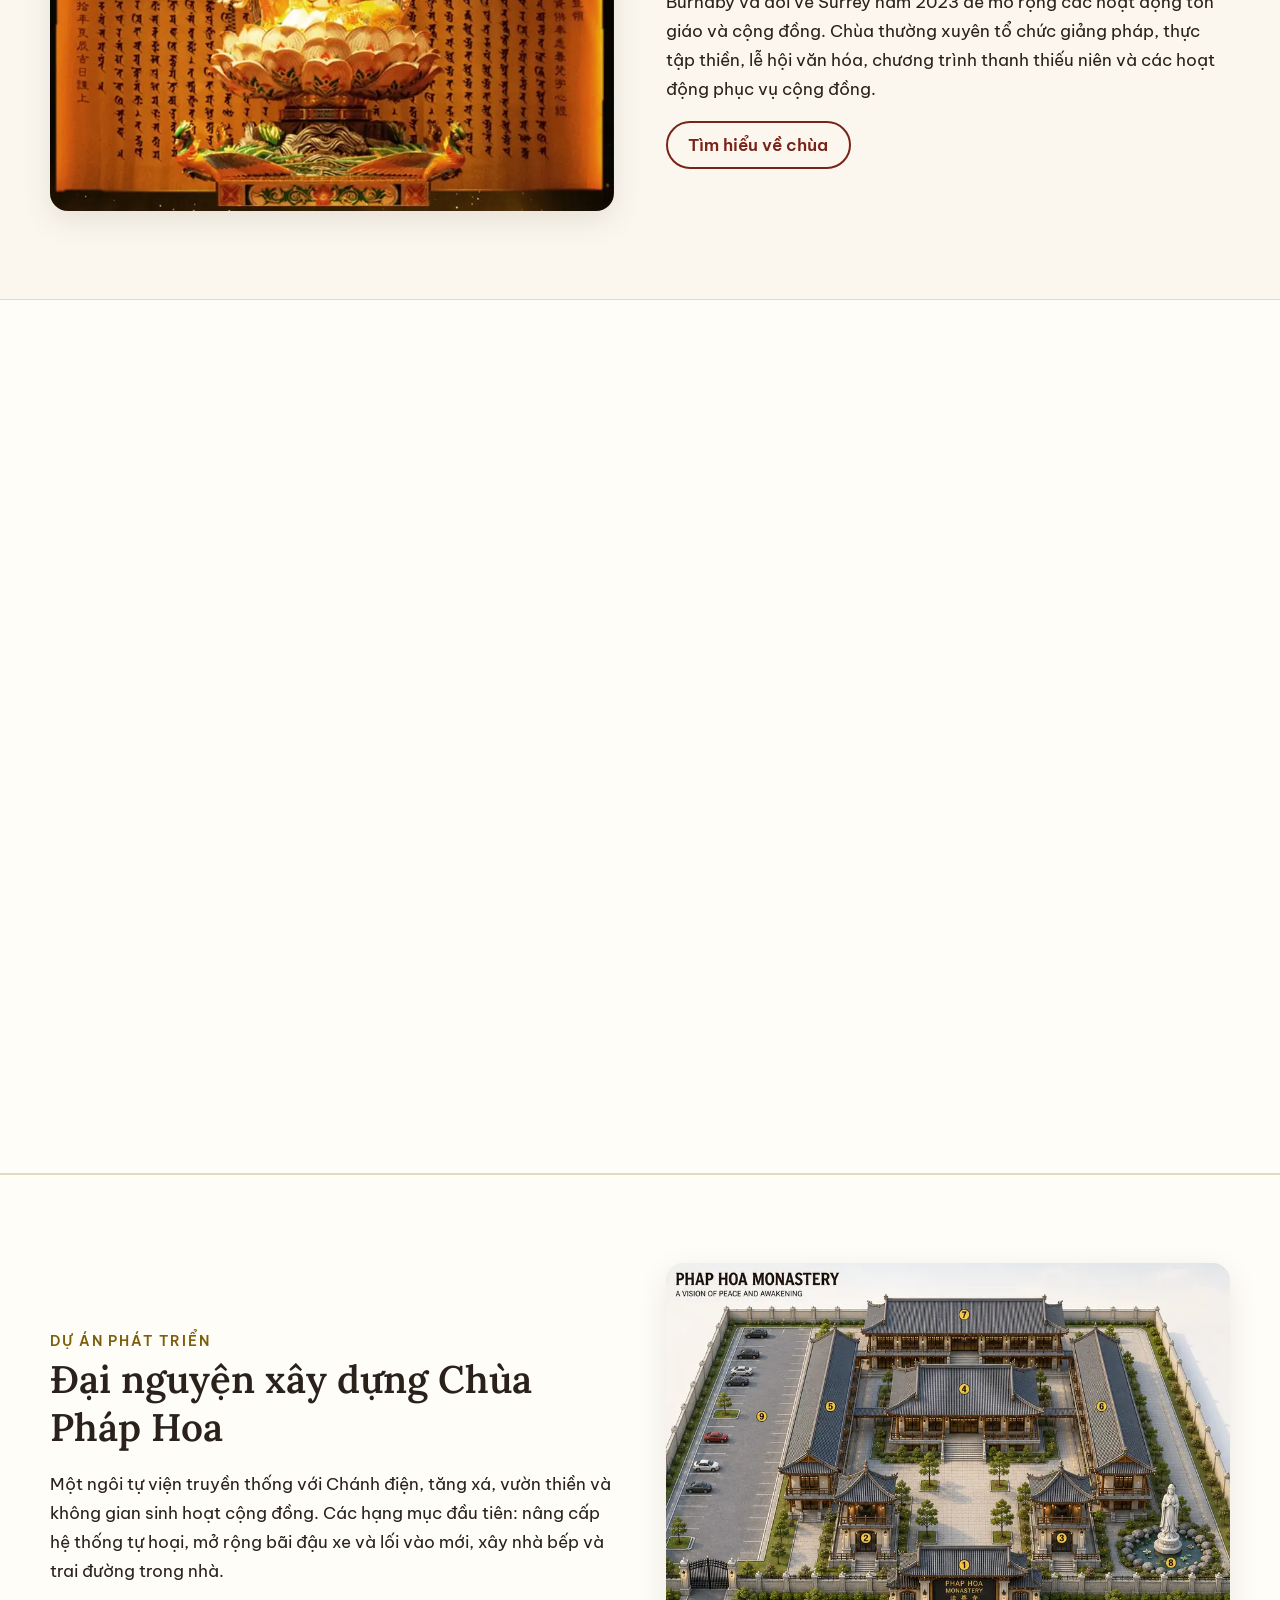
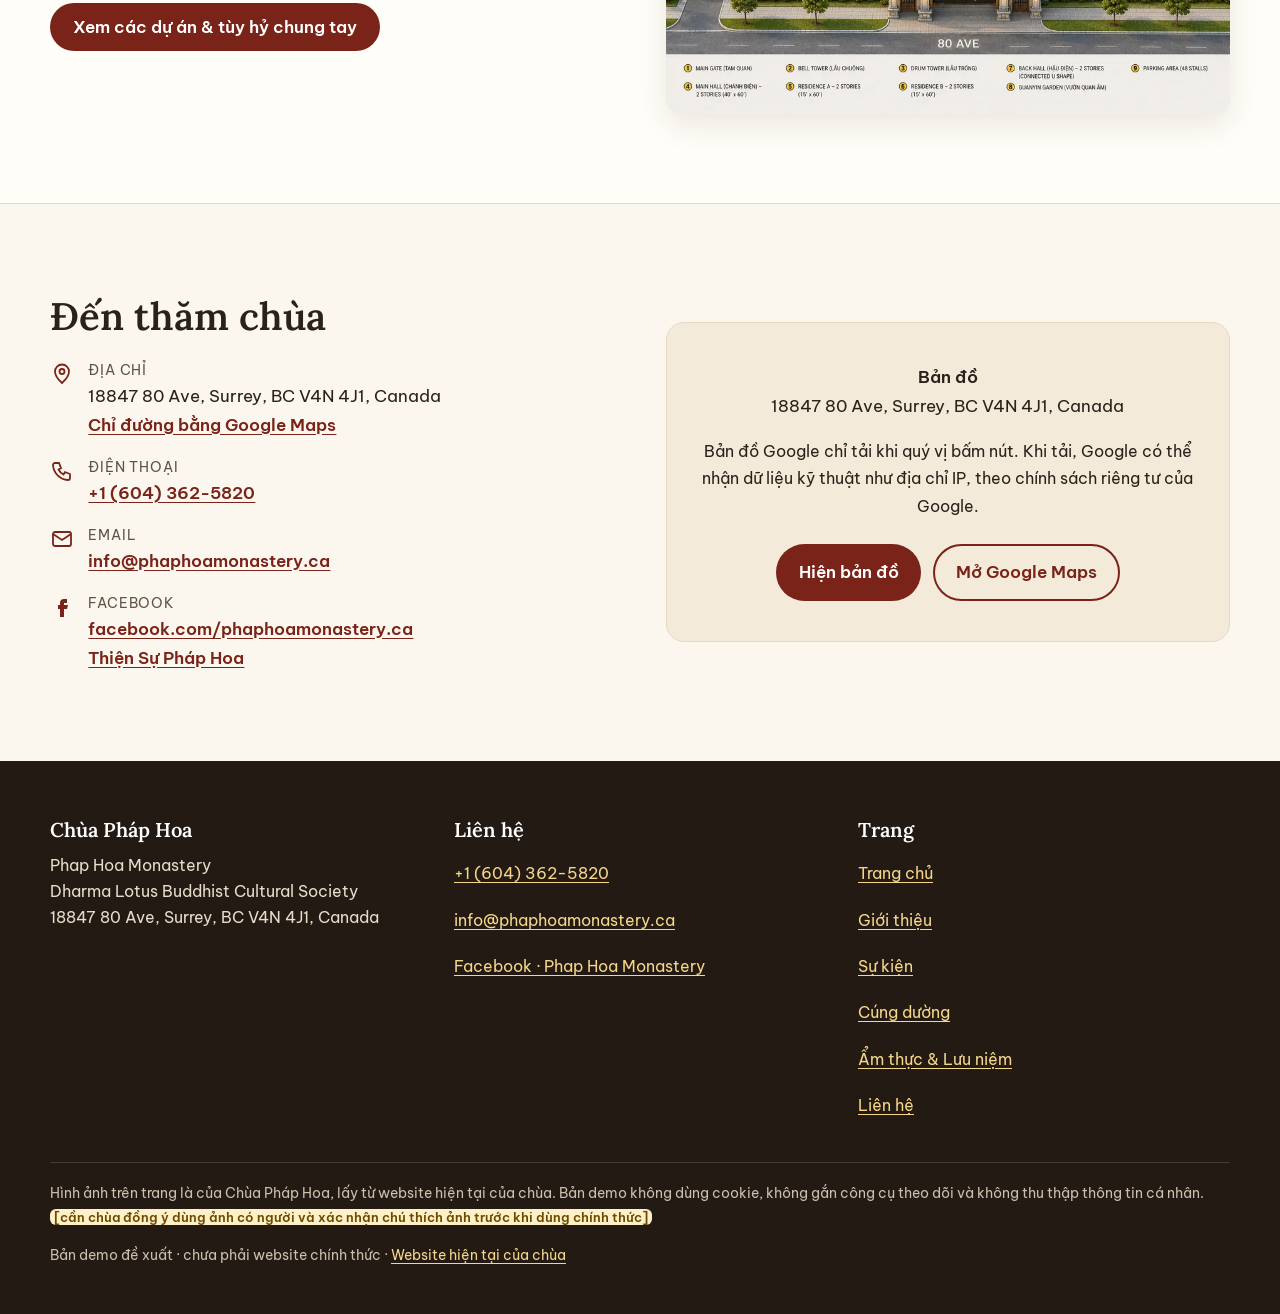
==== commit b503bc58: "Welcome visitors before inviting support in VI and EN demo" ====
--- a/index.html
+++ b/index.html
@@ -37,11 +37,10 @@
    <span><span class="brand-name">Chùa Pháp Hoa</span><span class="brand-sub">Phap Hoa Monastery · Surrey, BC</span></span>
   </a>
   <div class="head-act">
-   <a class="give-btn" href="cung-duong/"><svg viewBox="0 0 24 24" fill="none" stroke="currentColor" stroke-width="1.8" aria-hidden="true"><path d="M12 20s-7-4.4-7-10a4 4 0 0 1 7-2.6A4 4 0 0 1 19 10c0 5.6-7 10-7 10z"/></svg><span>Cúng dường</span></a>
    <button class="menu-btn" type="button" aria-expanded="false" aria-controls="site-nav"><svg width="22" height="22" viewBox="0 0 24 24" fill="none" stroke="currentColor" stroke-width="2" aria-hidden="true"><path d="M4 7h16M4 12h16M4 17h16"/></svg><span>Menu</span></button>
   </div>
   <nav id="site-nav" class="nav" aria-label="Điều hướng chính">
-   <ul><li><a href="./" aria-current="page">Trang chủ</a></li><li><a href="gioi-thieu/">Giới thiệu</a></li><li><a href="su-kien/">Sự kiện</a></li><li class=nav-donate><a href="cung-duong/">Cúng dường</a></li><li><a href="am-thuc-luu-niem/">Ẩm thực & Lưu niệm</a></li><li><a href="lien-he/">Liên hệ</a></li></ul>
+   <ul><li><a href="./" aria-current="page">Trang chủ</a></li><li><a href="gioi-thieu/">Giới thiệu</a></li><li><a href="su-kien/">Sự kiện</a></li><li><a href="am-thuc-luu-niem/">Ẩm thực & Lưu niệm</a></li><li><a href="lien-he/">Liên hệ</a></li><li class=nav-donate><a href="cung-duong/">Cúng dường</a></li></ul>
    <a class="lang" href="en/" hreflang="en" lang="en">English</a>
   </nav>
  </div>
@@ -55,8 +54,8 @@
   <p class="sub">Phap Hoa Monastery · Surrey, British Columbia</p>
   <p class="lead">Nơi vun bồi lòng từ bi, trí tuệ và nếp sống chánh niệm. Dù quý vị mới tìm hiểu đạo Phật hay đang tiếp tục con đường tu học, cửa chùa luôn rộng mở.</p>
   <div class="btns">
-   <a class="btn btn-light" href="#chu-nhat">Sinh hoạt Chủ Nhật</a>
-   <a class="btn btn-gold" href="cung-duong/#hang-thang">Hộ trì chùa hằng tháng</a>
+   <a class="btn btn-light" href="su-kien/">Sinh hoạt sắp tới</a>
+   <a class="btn btn-ghost" href="#chu-nhat">Sinh hoạt Chủ Nhật</a>
    <a href="https://www.google.com/maps/search/?api=1&query=18847+80+Ave+Surrey+BC+V4N+4J1" class="btn btn-ghost" target="_blank" rel="noopener noreferrer">Chỉ đường đến chùa<span class="visually-hidden"> (mở tab mới / opens in new tab)</span></a>
   </div>
  </div>
@@ -72,29 +71,6 @@
  <p class="small-note">Nút đăng ký mở trang sự kiện hiện tại của chùa (trên Wix), bên ngoài bản demo.</p>
 </div>
   <figure class="photo"><img src="assets/img/vu-lan-chanh-dien-1400.webp" srcset="assets/img/vu-lan-chanh-dien-800.webp 800w, assets/img/vu-lan-chanh-dien-1400.webp 1400w" sizes="(min-width: 900px) 50vw, 100vw" alt="Chánh điện Chùa Pháp Hoa đông kín Phật tử trong Đại Lễ Vu Lan" width="1400" height="759" loading="lazy" decoding="async"></figure>
- </div>
-</section><section class="give-home" aria-labelledby="gh-title">
- <div class="wrap give-home-in">
-  <div class="give-home-text reveal">
-   <span class="eyebrow">Hộ trì Tam Bảo</span>
-   <h2 id="gh-title">Mỗi Chủ Nhật, chùa dọn cơm chay miễn phí — trong một nhà bếp còn ở ngoài trời.</h2>
-   <p>Từ ngày khai sơn tại Burnaby năm 2013 đến khi về Surrey năm 2023, Chùa Pháp Hoa là nơi nương tựa tâm linh của nhiều Phật tử. Mỗi Chủ Nhật, chùa vẫn chuẩn bị cơm chay miễn phí cho mọi người, nhưng khu bếp và nơi dùng cơm còn ở ngoài trời, nhiều khó khăn cho quý Phật tử công quả và khách thập phương, nhất là mùa lạnh và với người cao tuổi.</p>
-   <p>Khi số người dự lễ ngày càng đông, chùa cần nâng cấp hệ thống tự hoại — bước nền để tiến tới bãi đậu xe, lối vào mới và nhà bếp, trai đường trong nhà.</p>
-   <ul class="facts">
-    <li><strong>2013</strong><span>khai sơn tại Burnaby</span></li>
-    <li><strong>Mỗi Chủ Nhật</strong><span>cơm chay miễn phí</span></li>
-    <li><strong>$150,000</strong><span>mục tiêu nâng cấp tự hoại</span></li>
-   </ul>
-   <div class="btns">
-    <a class="btn btn-gold" href="cung-duong/#hang-thang">Hộ trì hằng tháng</a>
-    <a class="btn btn-ghost-light" href="cung-duong/#cach">Các cách cúng dường</a>
-   </div>
-   <div class="trust trust-dark"><svg viewBox="0 0 24 24" fill="none" stroke="currentColor" stroke-width="1.8" aria-hidden="true"><path d="M12 3 4 6v6c0 4.5 3.4 8.3 8 9 4.6-.7 8-4.5 8-9V6l-8-3z"/><path d="m8.5 12 2.5 2.5 4.5-5"/></svg><div><strong>Tổ chức từ thiện đăng ký tại Canada</strong>
-<span>Dharma Lotus Buddhist Cultural Society · số đăng ký CRA 776344152 RR 0001</span>
-<span class="trust-sub"><a href="https://apps.cra-arc.gc.ca/ebci/hacc/srch/pub/dtldBscSrch?q.srchNmFltr=Dharma%20Lotus" target="_blank" rel="noopener noreferrer">Xem trên danh sách của CRA<span class="visually-hidden"> (mở tab mới / opens in new tab)</span></a> · đã kiểm tra ngày 8 tháng 10, 2026</span></div></div>
-  </div>
-  <figure class="give-home-photo reveal"><img src="assets/img/vu-lan-chanh-dien-1400.webp" srcset="assets/img/vu-lan-chanh-dien-800.webp 800w, assets/img/vu-lan-chanh-dien-1400.webp 1400w" sizes="(min-width: 960px) 46vw, 100vw" alt="Chánh điện Chùa Pháp Hoa đông kín Phật tử trong Đại Lễ Vu Lan" width="1400" height="759" loading="lazy" decoding="async">
-   <figcaption>Chánh điện trong Đại Lễ Vu Lan 2026</figcaption></figure>
  </div>
 </section><section class="sec-alt" aria-labelledby="ev-title">
  <div class="wrap">
@@ -136,6 +112,30 @@
   </div>
   <figure class="photo"><img src="assets/img/quan-am-1160.webp" srcset="assets/img/quan-am-800.webp 800w, assets/img/quan-am-1160.webp 1160w" sizes="(min-width: 900px) 50vw, 100vw" alt="Tôn tượng Đức Bồ Tát Quán Thế Âm tại Chùa Pháp Hoa" width="1160" height="901" loading="lazy" decoding="async"></figure>
  </div>
+</section><section class="give-home" aria-labelledby="gh-title">
+ <div class="wrap give-home-in">
+  <div class="give-home-text reveal">
+   <span class="eyebrow">Hộ trì Tam Bảo</span>
+   <h2 id="gh-title">Tùy hỷ hộ trì chùa</h2>
+   <p>Mỗi Chủ Nhật, chùa dọn cơm chay miễn phí — trong một nhà bếp còn ở ngoài trời.</p>
+   <p>Từ ngày khai sơn tại Burnaby năm 2013 đến khi về Surrey năm 2023, Chùa Pháp Hoa là nơi nương tựa tâm linh của nhiều Phật tử. Mỗi Chủ Nhật, chùa vẫn chuẩn bị cơm chay miễn phí cho mọi người, nhưng khu bếp và nơi dùng cơm còn ở ngoài trời, nhiều khó khăn cho quý Phật tử công quả và khách thập phương, nhất là mùa lạnh và với người cao tuổi.</p>
+   <p>Khi số người dự lễ ngày càng đông, chùa cần nâng cấp hệ thống tự hoại — bước nền để tiến tới bãi đậu xe, lối vào mới và nhà bếp, trai đường trong nhà.</p>
+   <ul class="facts">
+    <li><strong>2013</strong><span>khai sơn tại Burnaby</span></li>
+    <li><strong>Mỗi Chủ Nhật</strong><span>cơm chay miễn phí</span></li>
+    <li><strong>$150,000</strong><span>mục tiêu nâng cấp tự hoại</span></li>
+   </ul>
+   <div class="btns">
+    <a class="btn btn-ghost" href="cung-duong/#hang-thang">Hộ trì hằng tháng</a>
+    <a class="btn btn-ghost" href="cung-duong/#cach">Các cách cúng dường</a>
+   </div>
+   <div class="trust trust-dark"><svg viewBox="0 0 24 24" fill="none" stroke="currentColor" stroke-width="1.8" aria-hidden="true"><path d="M12 3 4 6v6c0 4.5 3.4 8.3 8 9 4.6-.7 8-4.5 8-9V6l-8-3z"/><path d="m8.5 12 2.5 2.5 4.5-5"/></svg><div><strong>Tổ chức từ thiện đăng ký tại Canada</strong>
+<span>Dharma Lotus Buddhist Cultural Society · số đăng ký CRA 776344152 RR 0001</span>
+<span class="trust-sub"><a href="https://apps.cra-arc.gc.ca/ebci/hacc/srch/pub/dtldBscSrch?q.srchNmFltr=Dharma%20Lotus" target="_blank" rel="noopener noreferrer">Xem trên danh sách của CRA<span class="visually-hidden"> (mở tab mới / opens in new tab)</span></a> · đã kiểm tra ngày 8 tháng 10, 2026</span></div></div>
+  </div>
+  <figure class="give-home-photo reveal"><img src="assets/img/vu-lan-chanh-dien-1400.webp" srcset="assets/img/vu-lan-chanh-dien-800.webp 800w, assets/img/vu-lan-chanh-dien-1400.webp 1400w" sizes="(min-width: 960px) 46vw, 100vw" alt="Chánh điện Chùa Pháp Hoa đông kín Phật tử trong Đại Lễ Vu Lan" width="1400" height="759" loading="lazy" decoding="async">
+   <figcaption>Chánh điện trong Đại Lễ Vu Lan 2026</figcaption></figure>
+ </div>
 </section><section class="sec-alt" aria-labelledby="mp-title">
  <div class="wrap split">
   <div>
@@ -162,11 +162,6 @@
  </div>
 </section>
 </main>
-<div class="give-bar" aria-label="Cúng dường" role="region">
- <a class="btn btn-gold" href="cung-duong/#hang-thang">Hộ trì hằng tháng</a>
- <a class="btn btn-light" href="cung-duong/">Cúng dường</a>
- <button type="button" class="give-bar-x" aria-label="Đóng thanh cúng dường">×</button>
-</div>
 <footer class="site-footer">
  <div class="wrap">
   <div class="foot-grid">
--- a/assets/css/style.css
+++ b/assets/css/style.css
@@ -59,7 +59,7 @@
 .hero{position:relative;color:#fff;isolation:isolate;overflow:hidden}
 .hero picture,.hero img.hero-img{position:absolute;inset:0;width:100%;height:100%}
 .hero img.hero-img{object-fit:cover;object-position:50% 40%}
-.hero::after{content:"";position:absolute;inset:0;background:linear-gradient(180deg,rgba(30,18,8,.25) 0%,rgba(30,18,8,.55) 55%,rgba(30,18,8,.82) 100%);z-index:0}
+.hero::after{content:"";position:absolute;inset:0;background:linear-gradient(180deg,rgba(30,18,8,.68) 0%,rgba(30,18,8,.70) 55%,rgba(30,18,8,.82) 100%);z-index:0}
 .hero-in{position:relative;z-index:1;padding:clamp(6rem,18vw,11rem) 0 clamp(3rem,8vw,5rem)}
 .eyebrow{display:inline-block;font-size:.85rem;letter-spacing:.14em;text-transform:uppercase;font-weight:600;color:var(--gold-d)}
 .hero .eyebrow{color:#f6d78a}
@@ -187,7 +187,6 @@
 .give-btn:hover{background:var(--maroon-d);color:#fff}
 .give-btn[aria-current="page"]{outline:2px solid var(--gold);outline-offset:2px}
 .head-act{display:flex;align-items:center;gap:.6rem}
-@media (max-width:1200px){.nav-donate{display:none}}
 .btn-gold{background:linear-gradient(180deg,#e8c766,#c9a227);color:#3a2a04!important;border-color:transparent}
 .btn-gold:hover{background:linear-gradient(180deg,#f0d88a,#d4ae3a);color:#3a2a04}
 .btn-ghost-light{border:2px solid rgba(255,255,255,.75);color:#fff;background:transparent}
@@ -202,12 +201,12 @@
 @keyframes drift{to{transform:scale(1.12) translate3d(0,-1.5%,0)}}
 
 /* khối cảm xúc trang chủ */
-.give-home{position:relative;background:#3a140f;color:#fdf3e4;padding:0;overflow:hidden}
+.give-home{position:relative;background:var(--paper);color:var(--ink);padding:0;overflow:hidden;border-block:1px solid var(--line)}
 .give-home-in{display:grid;gap:clamp(1.5rem,4vw,3rem);align-items:center;padding:clamp(3rem,7vw,5.5rem) 0}
 @media (min-width:960px){.give-home-in{grid-template-columns:1.15fr .85fr}}
-.give-home h2{color:#fff;font-size:clamp(1.7rem,3.4vw,2.6rem)}
-.give-home p{color:#f6e6d4}
-.give-home .eyebrow{color:#f6d78a}
+.give-home h2{color:var(--ink);font-size:clamp(1.7rem,3.4vw,2.6rem)}
+.give-home p{color:var(--muted)}
+.give-home .eyebrow{color:var(--gold-d)}
 .give-home .btn-ghost-light{color:#fff}
 .facts{list-style:none;display:grid;grid-template-columns:repeat(3,1fr);gap:.75rem;margin:1.2rem 0 0;padding:0}
 .facts li{background:rgba(255,255,255,.08);border:1px solid rgba(246,215,138,.3);border-radius:14px;padding:.8rem .9rem;text-align:center}
@@ -215,7 +214,7 @@
 .facts span{font-size:.9rem;line-height:1.35}
 .give-home-photo{border-radius:var(--radius);overflow:hidden;box-shadow:0 20px 50px rgba(0,0,0,.35)}
 .give-home-photo img{width:100%;aspect-ratio:16/10;object-fit:cover}
-.give-home figcaption{color:#e9d3c0;font-size:.9rem;padding:.5rem .1rem 0}
+.give-home figcaption{color:var(--muted);font-size:.9rem;padding:.5rem .1rem 0}
 
 .trust{display:flex;gap:.75rem;align-items:flex-start;background:#fff;border:1px solid var(--line);border-radius:14px;padding:.85rem 1rem;margin-top:1.2rem;color:var(--ink)}
 .trust svg{flex:none;width:26px;height:26px;color:var(--green);margin-top:.1rem}
@@ -344,3 +343,10 @@
 .demo-ph{display:inline-block;color:#f6e3b0}
 .monthly .fund-note{margin:0 0 1.5rem}
 .prog-goal{padding-bottom:.4rem;border-bottom:1px dashed var(--line)}
+
+/* Quiet giving section below community activities and the monastery introduction. */
+.give-home .facts li{background:var(--ivory);border-color:var(--line)}
+.give-home .facts strong{color:var(--maroon)}
+.give-home-photo{box-shadow:var(--shadow)}
+.site-header :focus-visible,.give-home :focus-visible{outline-color:var(--maroon)}
+.hero :focus-visible{outline-color:#f6d78a}
